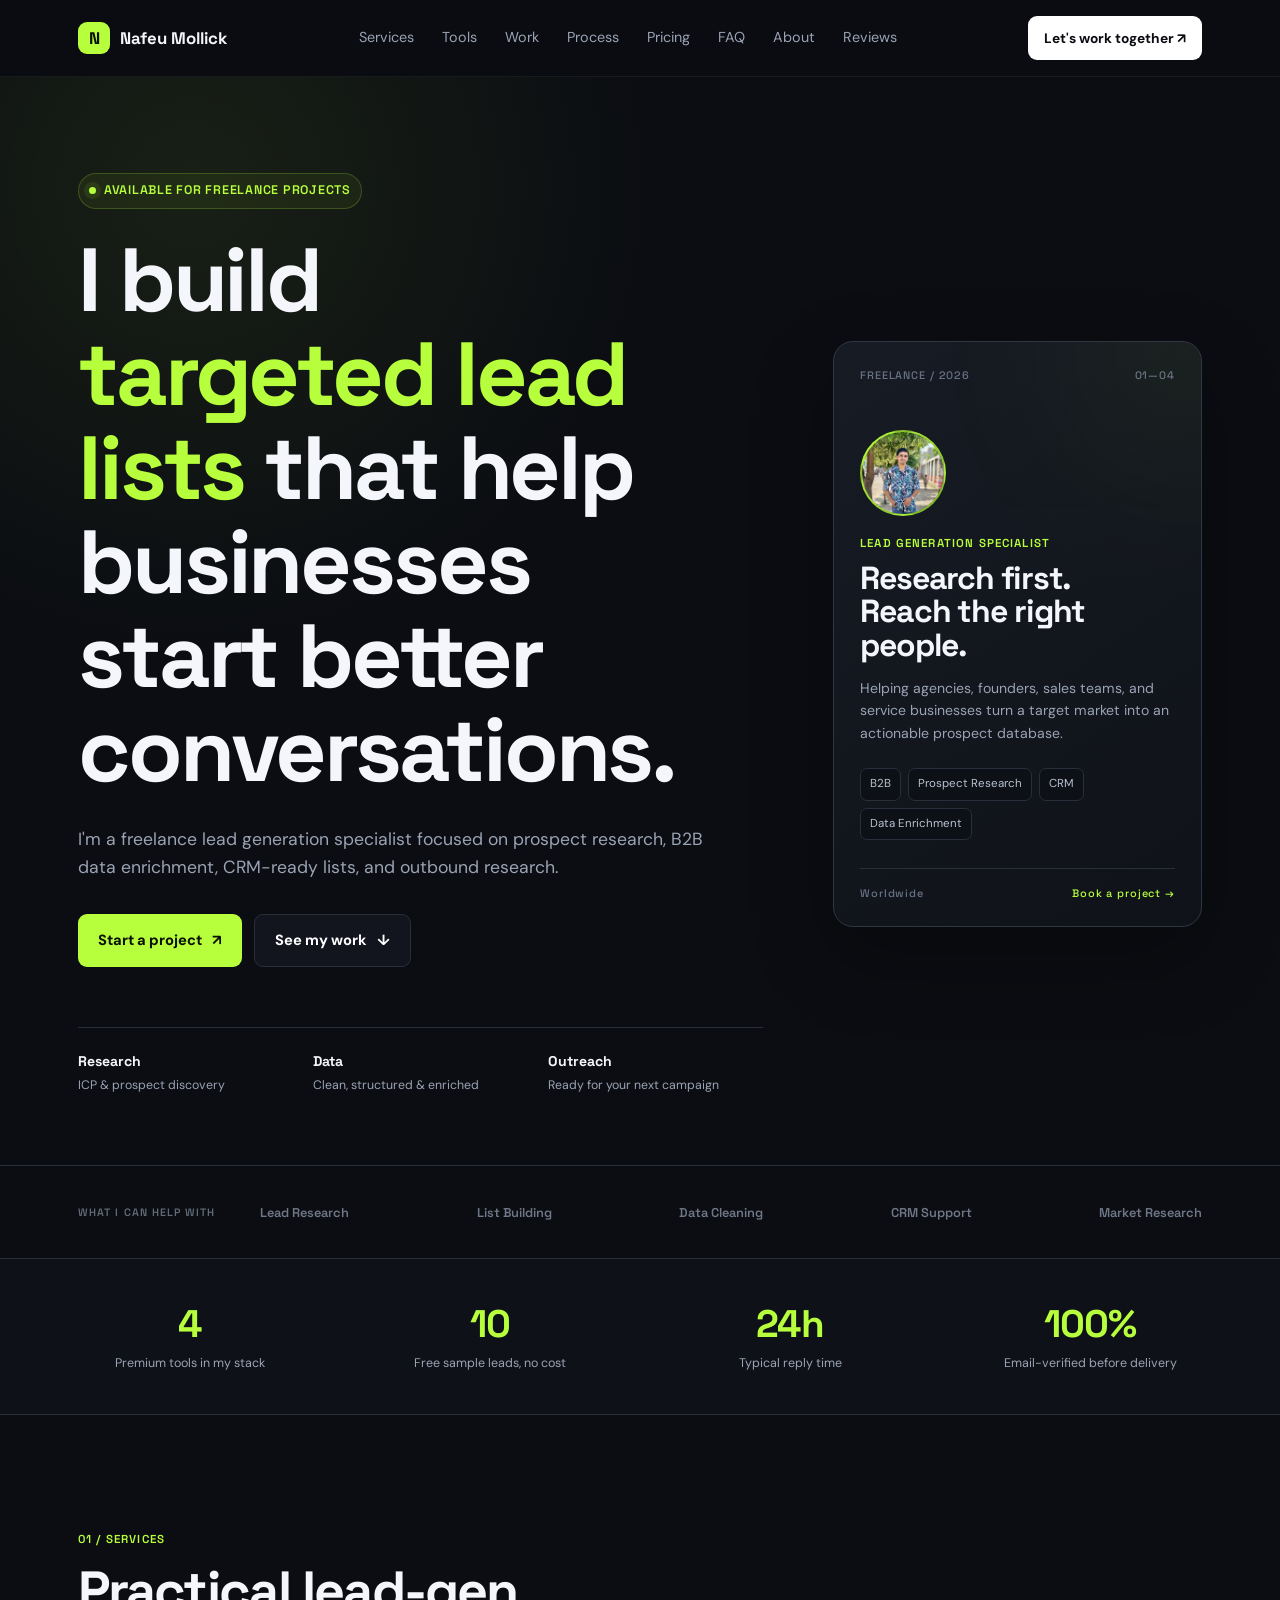
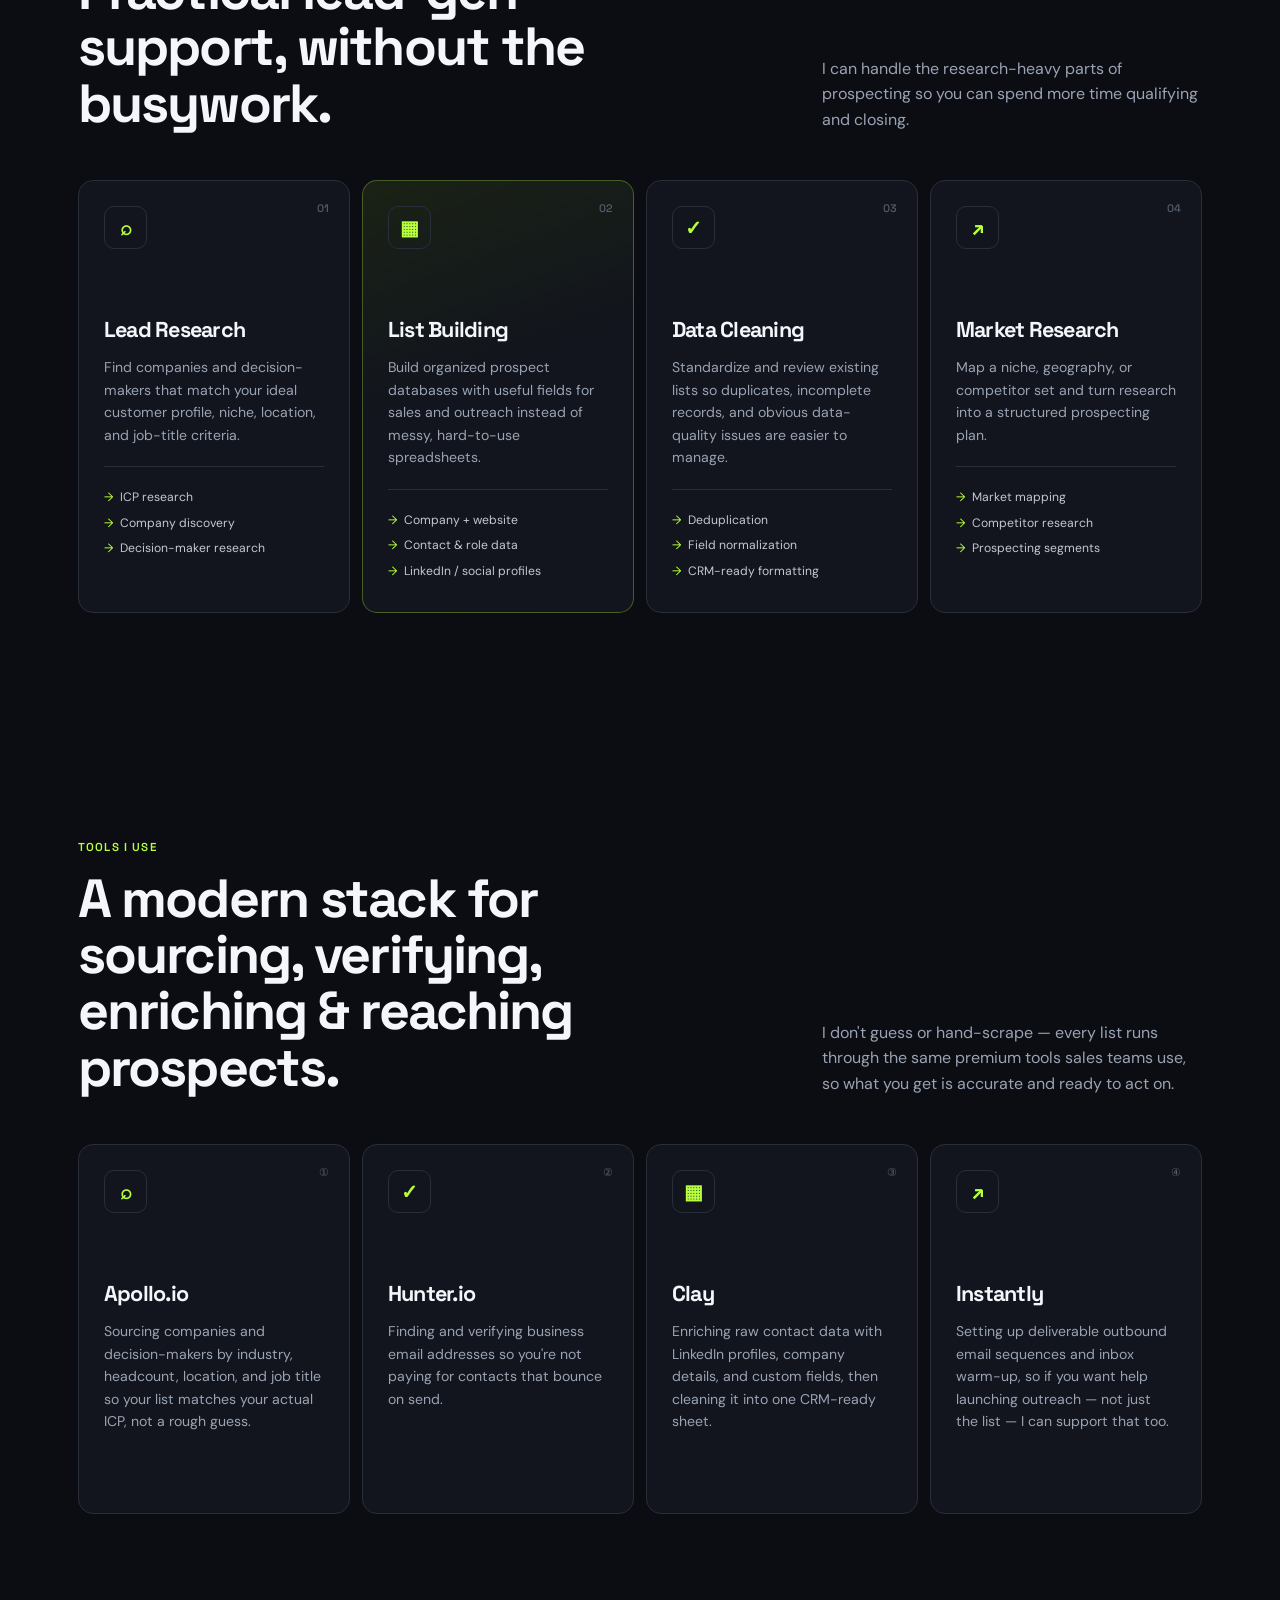
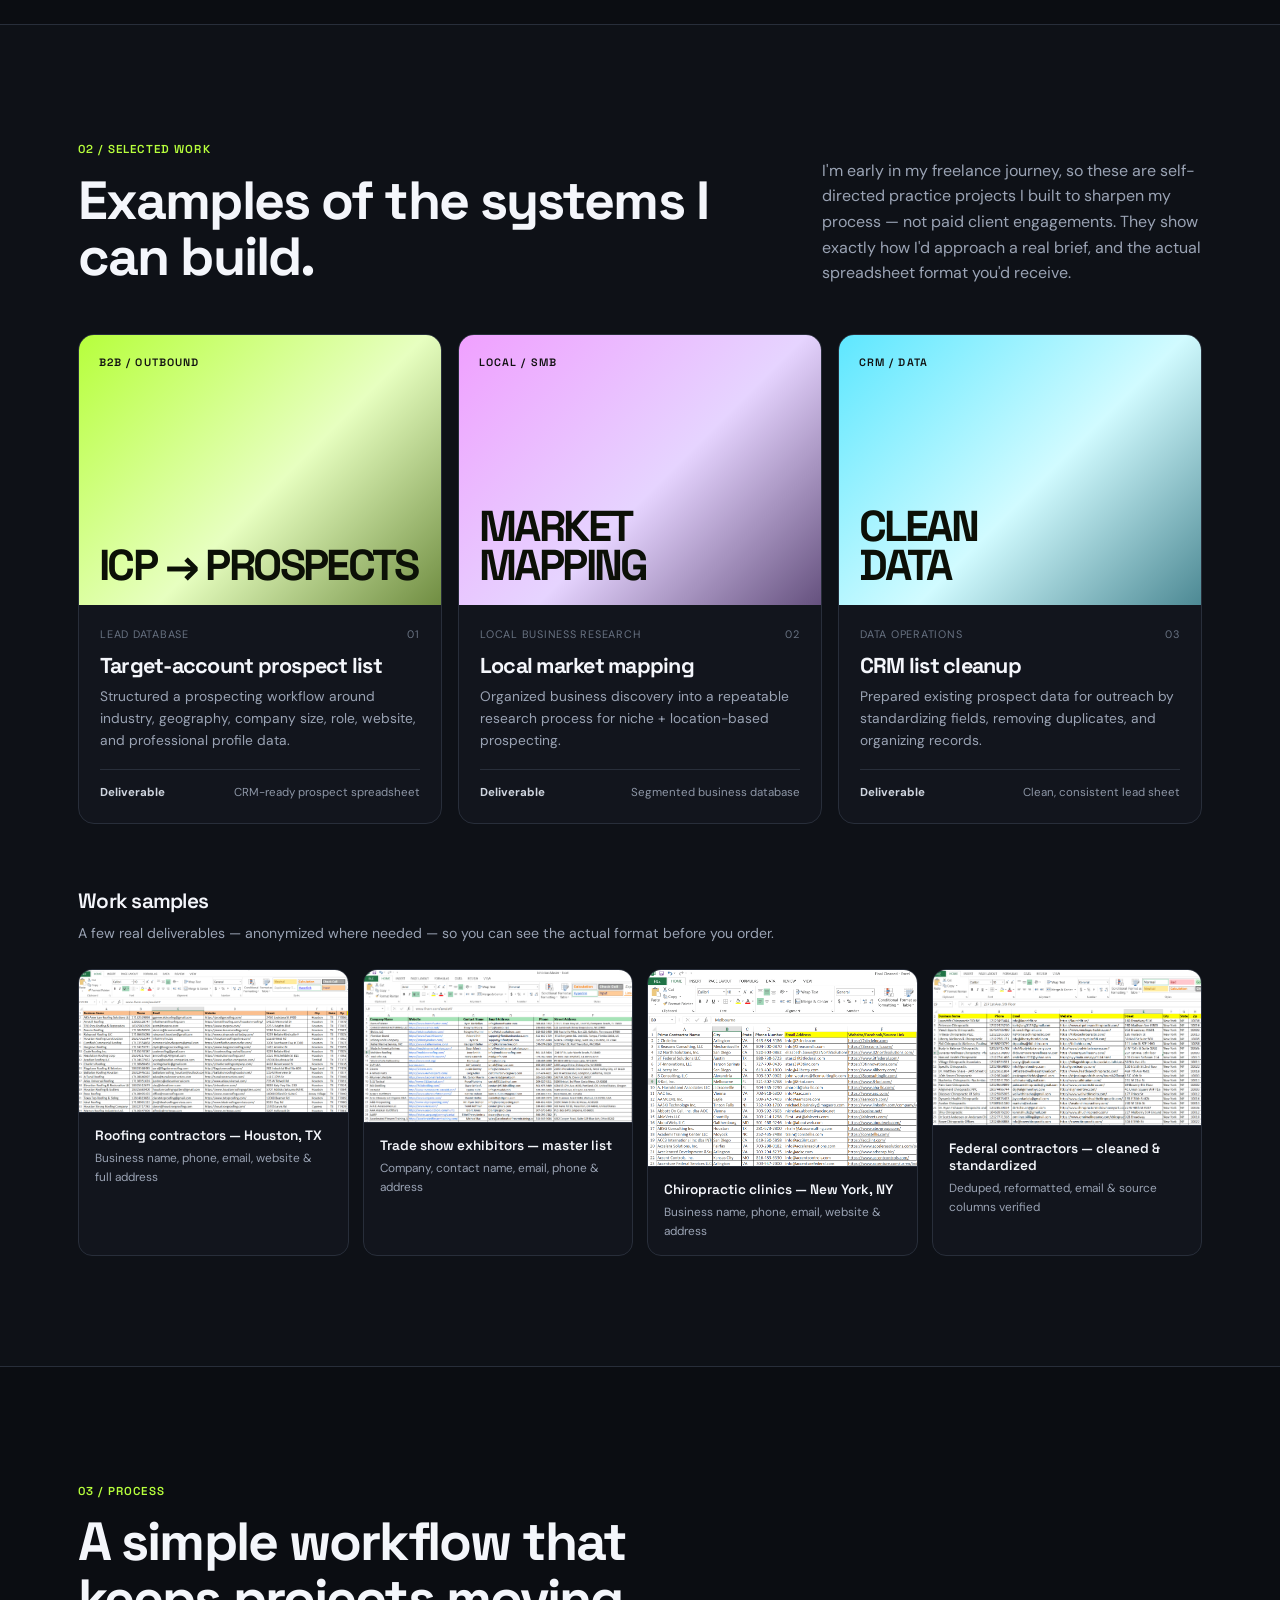
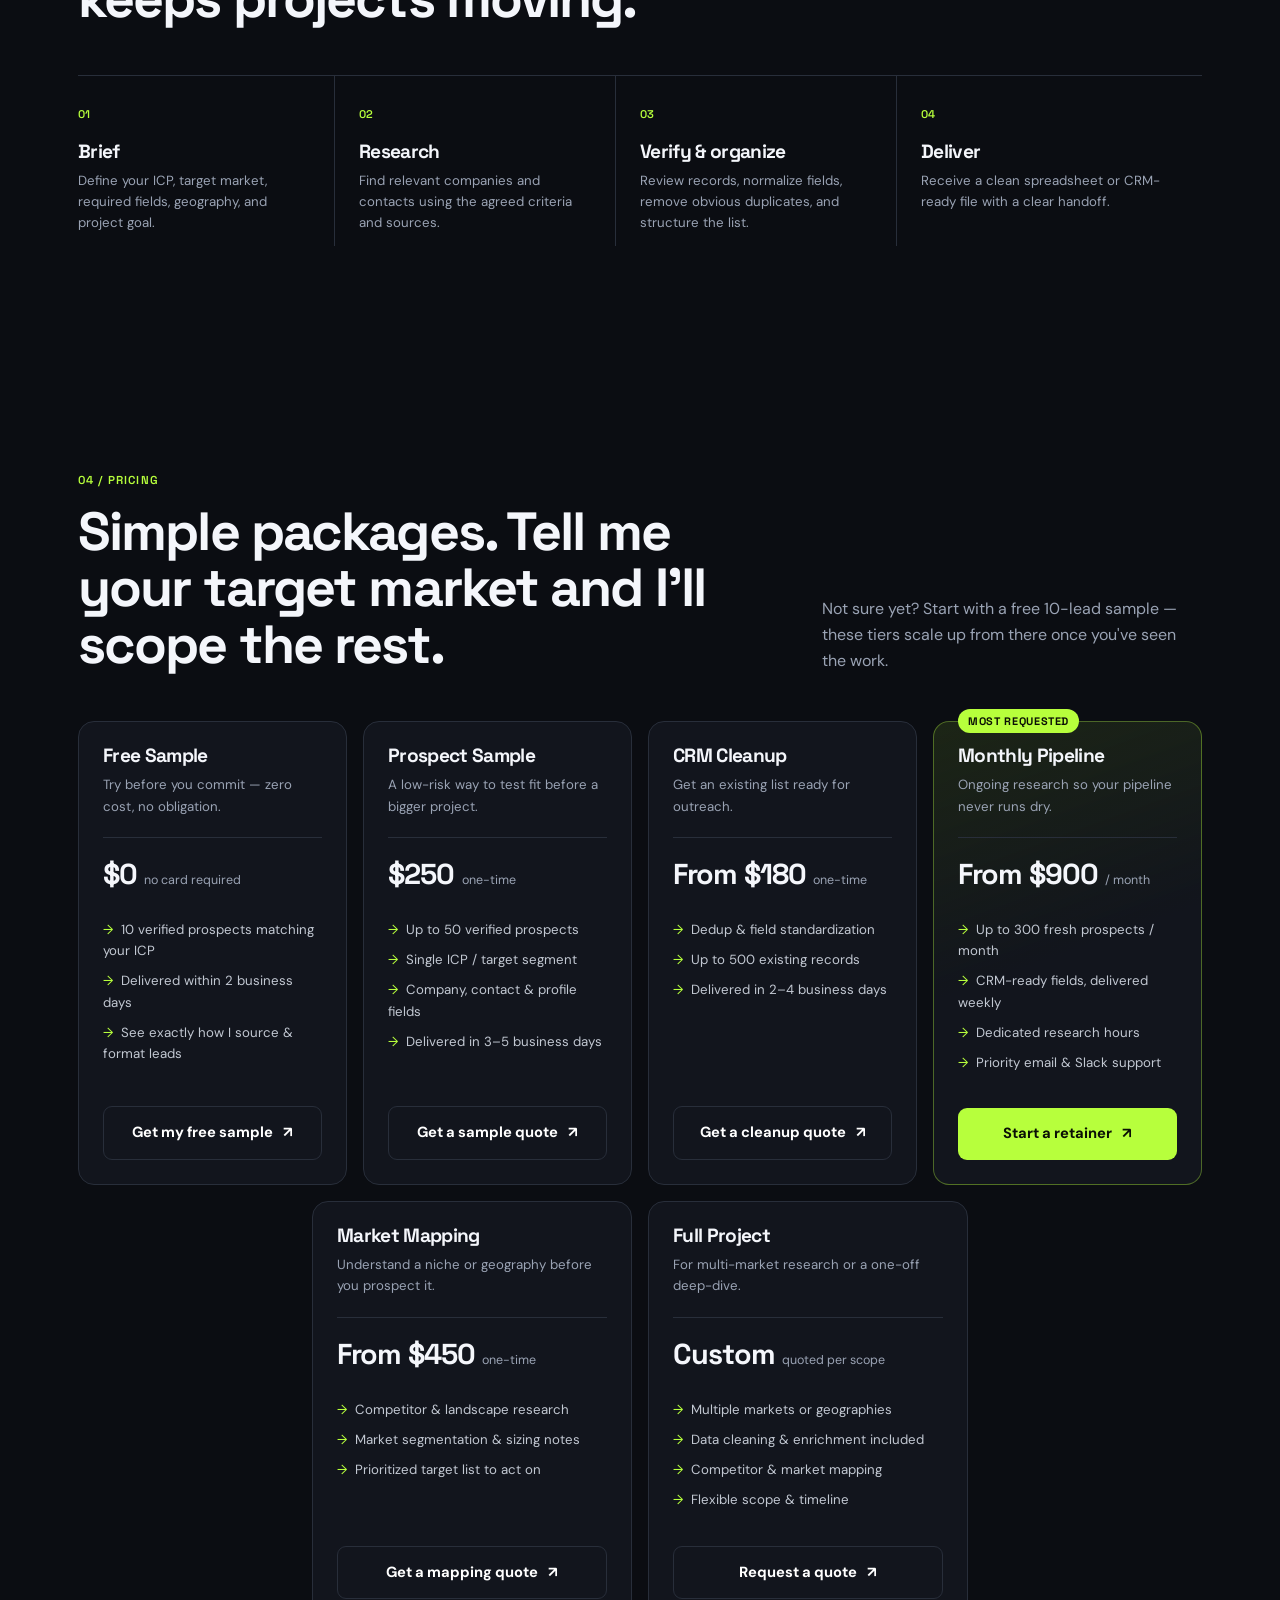
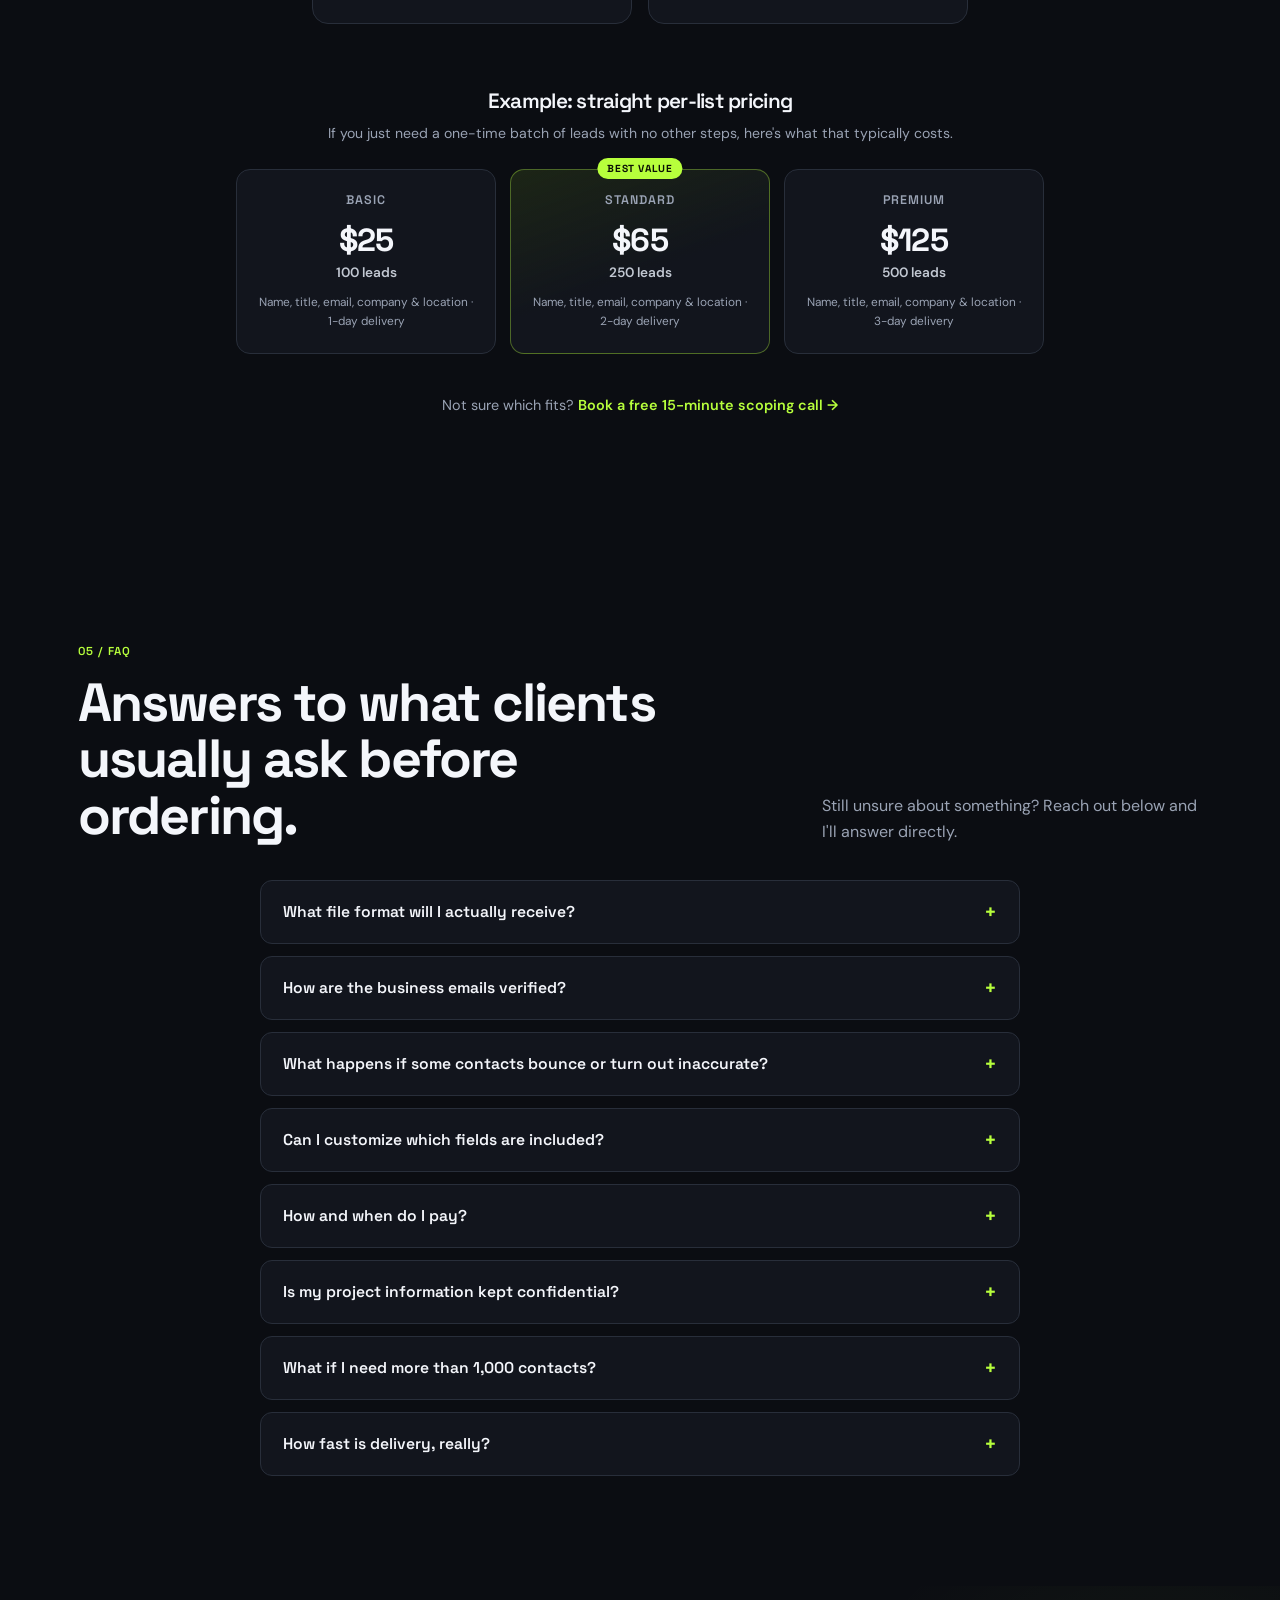
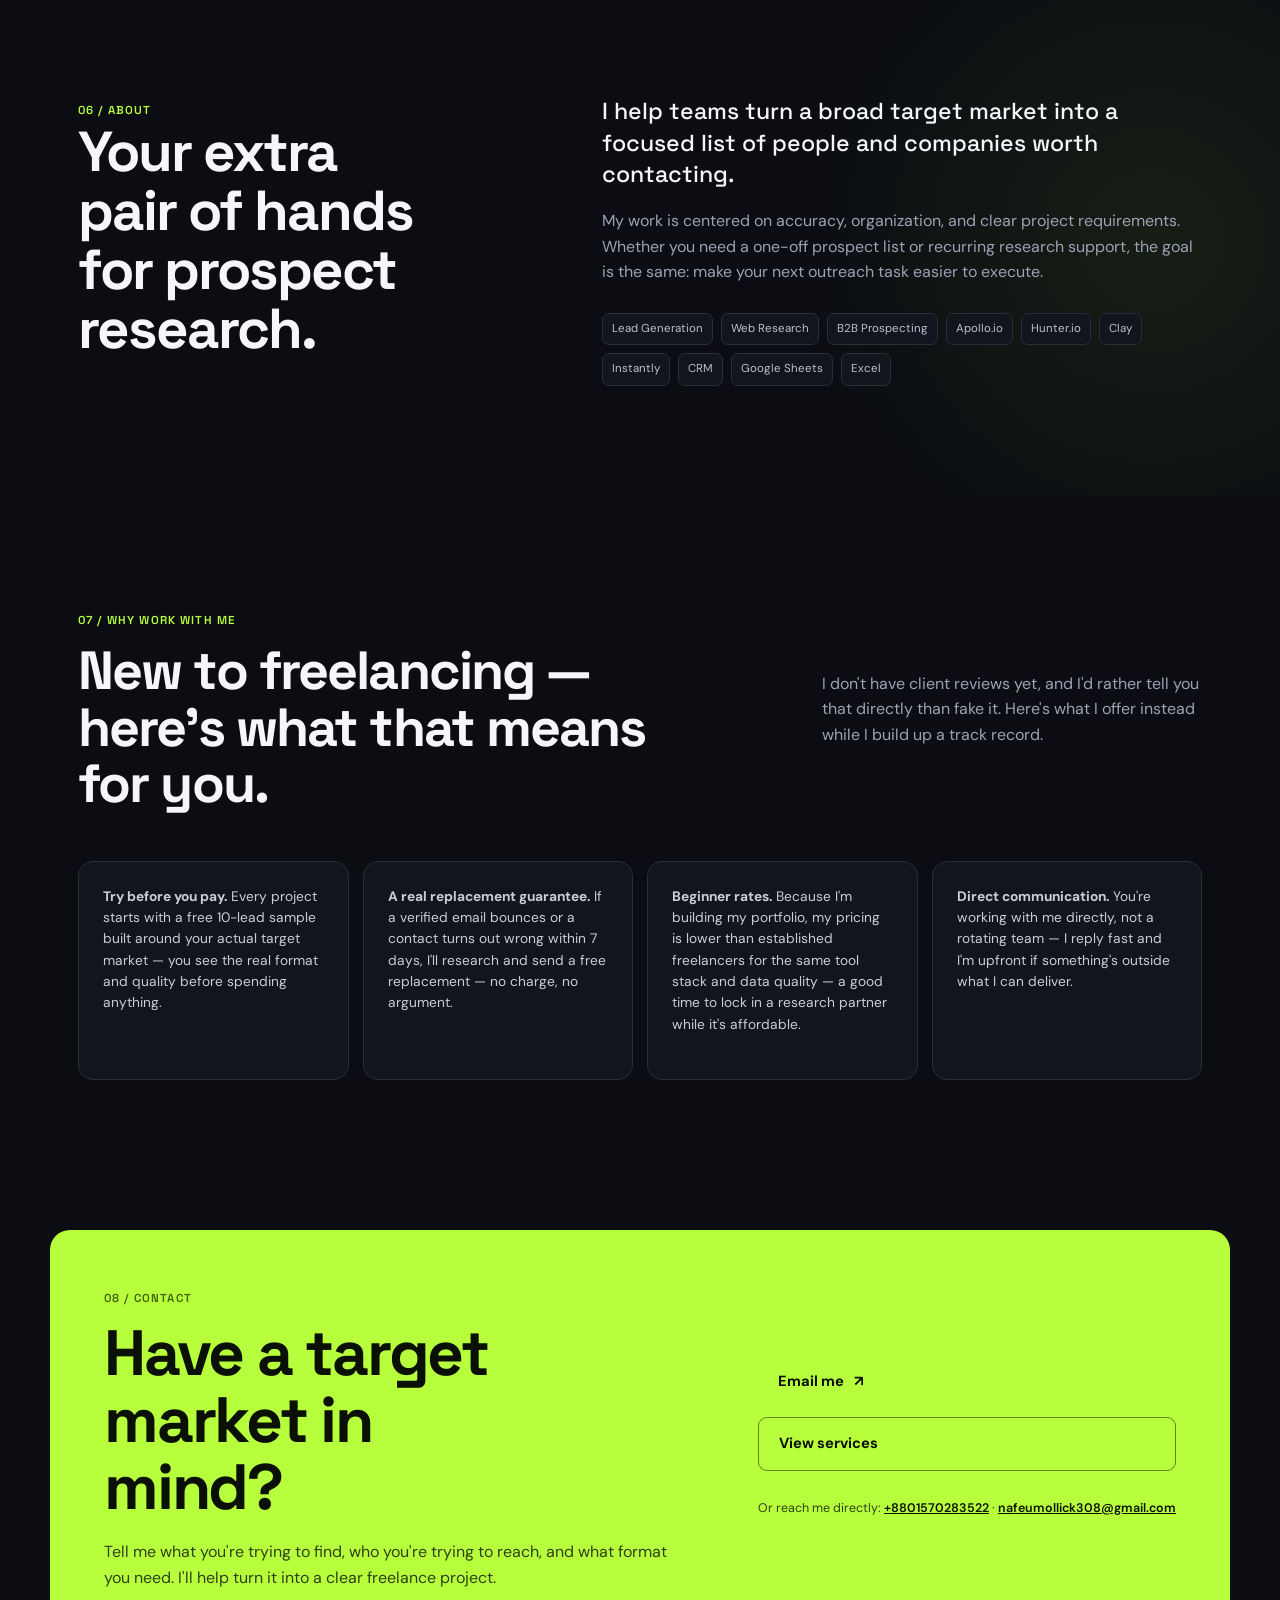
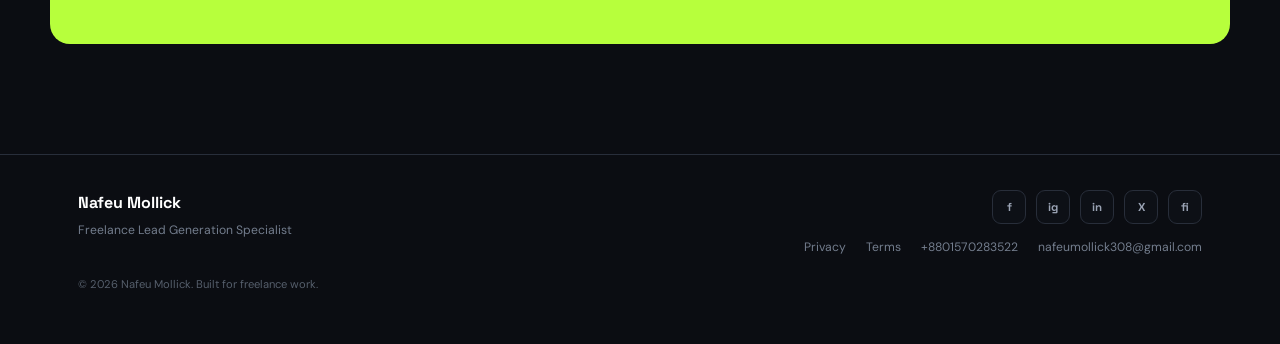
==== index.html @ cfb38111 "Initial commit: lead gen portfolio site" ====
<!doctype html>
<html lang="en">
<head>
  <meta charset="utf-8">
  <meta name="viewport" content="width=device-width,initial-scale=1">
  <title>Nafeu Mollick — Freelance Lead Generation Specialist</title>
  <meta name="description" content="Freelance lead generation specialist helping B2B businesses build targeted prospect lists, clean CRM data, and create practical outbound pipelines.">
  <meta name="theme-color" content="#0b0d12">
  <link rel="icon" href="img/brand/favicon.svg" type="image/svg+xml">
  <link rel="icon" href="img/brand/favicon.ico" sizes="any">
  <link rel="apple-touch-icon" href="img/brand/apple-touch-icon.png">
  <link rel="canonical" href="https://nafeumollick.example/">
  <meta property="og:type" content="website">
  <meta property="og:site_name" content="Nafeu Mollick">
  <meta property="og:title" content="Nafeu Mollick — Freelance Lead Generation Specialist">
  <meta property="og:description" content="Freelance lead generation specialist helping B2B businesses build targeted prospect lists, clean CRM data, and create practical outbound pipelines.">
  <meta property="og:image" content="https://nafeumollick.example/img/brand/logo-512.png">
  <meta property="og:url" content="https://nafeumollick.example/">
  <meta name="twitter:card" content="summary">
  <meta name="twitter:title" content="Nafeu Mollick — Freelance Lead Generation Specialist">
  <meta name="twitter:description" content="Freelance lead generation specialist helping B2B businesses build targeted prospect lists, clean CRM data, and create practical outbound pipelines.">
  <meta name="twitter:image" content="https://nafeumollick.example/img/brand/logo-512.png">
  <link rel="preconnect" href="https://fonts.googleapis.com">
  <link rel="preconnect" href="https://fonts.gstatic.com" crossorigin>
  <link href="https://fonts.googleapis.com/css2?family=DM+Sans:wght@400;500;600;700&family=Space+Grotesk:wght@500;600;700&display=swap" rel="stylesheet">
  <link rel="stylesheet" href="style.css">
</head>
<body>
<a class="skip" href="#main">Skip to content</a>

<header class="site-header">
  <div class="wrap nav">
    <a class="brand" href="#top" aria-label="Nafeu Mollick home"><span class="brand-mark">N</span> Nafeu Mollick</a>
    <nav class="nav-links" aria-label="Primary navigation">
      <a href="#services">Services</a>
      <a href="#tools">Tools</a>
      <a href="#work">Work</a>
      <a href="#process">Process</a>
      <a href="#pricing">Pricing</a>
      <a href="#faq">FAQ</a>
      <a href="#about">About</a>
      <a href="#reviews">Reviews</a>
    </nav>
    <a class="nav-cta" href="#contact">Let's work together <span>↗</span></a>
    <button class="menu-toggle" aria-label="Open menu" aria-expanded="false" aria-controls="mobile-nav">
      <span></span><span></span><span></span>
    </button>
  </div>
</header>
<nav id="mobile-nav" class="mobile-nav" aria-label="Mobile navigation">
  <a href="#services">Services</a>
  <a href="#tools">Tools</a>
  <a href="#work">Work</a>
  <a href="#process">Process</a>
  <a href="#pricing">Pricing</a>
  <a href="#faq">FAQ</a>
  <a href="#about">About</a>
  <a href="#reviews">Reviews</a>
  <a href="#contact" class="btn primary">Let's work together <span>↗</span></a>
</nav>

<main id="main">
<section id="top" class="hero">
  <div class="wrap hero-grid">
    <div class="hero-copy">
      <div class="availability"><i></i> Available for freelance projects</div>
      <h1>I build <em>targeted lead lists</em> that help businesses start better conversations.</h1>
      <p class="hero-lede">I'm a freelance lead generation specialist focused on prospect research, B2B data enrichment, CRM-ready lists, and outbound research.</p>
      <div class="actions">
        <a class="btn primary" href="#contact">Start a project <span>↗</span></a>
        <a class="btn secondary" href="#work">See my work <span>↓</span></a>
      </div>
      <div class="mini-proof">
        <div><strong>Research</strong><span>ICP &amp; prospect discovery</span></div>
        <div><strong>Data</strong><span>Clean, structured &amp; enriched</span></div>
        <div><strong>Outreach</strong><span>Ready for your next campaign</span></div>
      </div>
    </div>
    <aside class="hero-card" aria-label="Freelancer profile">
      <div class="card-top"><span>FREELANCE / 2026</span><span>01—04</span></div>
      <button type="button" class="avatar" aria-label="View full profile photo" aria-haspopup="dialog" data-open-lightbox>
        <img src="img/profile/profile-photo.jpg" alt="Nafeu Mollick">
        <span class="avatar-zoom" aria-hidden="true">⤢</span>
      </button>
      <p class="eyebrow">Lead Generation Specialist</p>
      <h2>Research first.<br>Reach the right people.</h2>
      <p class="muted">Helping agencies, founders, sales teams, and service businesses turn a target market into an actionable prospect database.</p>
      <div class="card-tags"><span>B2B</span><span>Prospect Research</span><span>CRM</span><span>Data Enrichment</span></div>
      <div class="card-bottom"><span>Worldwide</span><a href="#contact">Book a project →</a></div>
    </aside>
  </div>
</section>

<section class="logo-strip">
  <div class="wrap strip-inner">
    <span>WHAT I CAN HELP WITH</span>
    <div><b>Lead Research</b><b>List Building</b><b>Data Cleaning</b><b>CRM Support</b><b>Market Research</b>
    </div>
  </div>
</section>

<section class="stats-strip">
  <div class="wrap stats-inner">
    <div class="stat reveal"><strong data-count="4" data-suffix="">0</strong><span>Premium tools in my stack</span></div>
    <div class="stat reveal"><strong data-count="10" data-suffix="">0</strong><span>Free sample leads, no cost</span></div>
    <div class="stat reveal"><strong data-count="24" data-suffix="h">0</strong><span>Typical reply time</span></div>
    <div class="stat reveal"><strong data-count="100" data-suffix="%">0</strong><span>Email-verified before delivery</span></div>
  </div>
</section>

<section id="services" class="section">
  <div class="wrap">
    <div class="section-head reveal">
      <div><span class="label">01 / SERVICES</span><h2>Practical lead-gen support, without the busywork.</h2></div>
      <p>I can handle the research-heavy parts of prospecting so you can spend more time qualifying and closing.</p>
    </div>
    <div class="service-grid">
      <article class="service reveal"><span class="num">01</span><div class="icon">⌕</div><h3>Lead Research</h3><p>Find companies and decision-makers that match your ideal customer profile, niche, location, and job-title criteria.</p><ul><li>ICP research</li><li>Company discovery</li><li>Decision-maker research</li></ul></article>
      <article class="service featured reveal"><span class="num">02</span><div class="icon">▦</div><h3>List Building</h3><p>Build organized prospect databases with useful fields for sales and outreach instead of messy, hard-to-use spreadsheets.</p><ul><li>Company + website</li><li>Contact &amp; role data</li><li>LinkedIn / social profiles</li></ul></article>
      <article class="service reveal"><span class="num">03</span><div class="icon">✓</div><h3>Data Cleaning</h3><p>Standardize and review existing lists so duplicates, incomplete records, and obvious data-quality issues are easier to manage.</p><ul><li>Deduplication</li><li>Field normalization</li><li>CRM-ready formatting</li></ul></article>
      <article class="service reveal"><span class="num">04</span><div class="icon">↗</div><h3>Market Research</h3><p>Map a niche, geography, or competitor set and turn research into a structured prospecting plan.</p><ul><li>Market mapping</li><li>Competitor research</li><li>Prospecting segments</li></ul></article>
    </div>
  </div>
</section>

<section id="tools" class="section">
  <div class="wrap">
    <div class="section-head reveal">
      <div><span class="label">TOOLS I USE</span><h2>A modern stack for sourcing, verifying, enriching &amp; reaching prospects.</h2></div>
      <p>I don't guess or hand-scrape — every list runs through the same premium tools sales teams use, so what you get is accurate and ready to act on.</p>
    </div>
    <div class="service-grid">
      <article class="service reveal"><span class="num">①</span><div class="icon">⌕</div><h3>Apollo.io</h3><p>Sourcing companies and decision-makers by industry, headcount, location, and job title so your list matches your actual ICP, not a rough guess.</p></article>
      <article class="service reveal"><span class="num">②</span><div class="icon">✓</div><h3>Hunter.io</h3><p>Finding and verifying business email addresses so you're not paying for contacts that bounce on send.</p></article>
      <article class="service reveal"><span class="num">③</span><div class="icon">▦</div><h3>Clay</h3><p>Enriching raw contact data with LinkedIn profiles, company details, and custom fields, then cleaning it into one CRM-ready sheet.</p></article>
      <article class="service reveal"><span class="num">④</span><div class="icon">↗</div><h3>Instantly</h3><p>Setting up deliverable outbound email sequences and inbox warm-up, so if you want help launching outreach — not just the list — I can support that too.</p></article>
    </div>
  </div>
</section>

<section id="work" class="section work-section">
  <div class="wrap">
    <div class="section-head reveal">
      <div><span class="label">02 / SELECTED WORK</span><h2>Examples of the systems I can build.</h2></div>
      <p>I'm early in my freelance journey, so these are self-directed practice projects I built to sharpen my process — not paid client engagements. They show exactly how I'd approach a real brief, and the actual spreadsheet format you'd receive.</p>
    </div>
    <div class="case-grid">
      <article class="case reveal">
        <div class="case-visual visual-a"><span>B2B / OUTBOUND</span><strong>ICP → PROSPECTS</strong></div>
        <div class="case-body"><div class="case-meta"><span>Lead database</span><span>01</span></div><h3>Target-account prospect list</h3><p>Structured a prospecting workflow around industry, geography, company size, role, website, and professional profile data.</p><div class="result"><b>Deliverable</b><span>CRM-ready prospect spreadsheet</span></div></div>
      </article>
      <article class="case reveal">
        <div class="case-visual visual-b"><span>LOCAL / SMB</span><strong>MARKET<br>MAPPING</strong></div>
        <div class="case-body"><div class="case-meta"><span>Local business research</span><span>02</span></div><h3>Local market mapping</h3><p>Organized business discovery into a repeatable research process for niche + location-based prospecting.</p><div class="result"><b>Deliverable</b><span>Segmented business database</span></div></div>
      </article>
      <article class="case reveal">
        <div class="case-visual visual-c"><span>CRM / DATA</span><strong>CLEAN<br>DATA</strong></div>
        <div class="case-body"><div class="case-meta"><span>Data operations</span><span>03</span></div><h3>CRM list cleanup</h3><p>Prepared existing prospect data for outreach by standardizing fields, removing duplicates, and organizing records.</p><div class="result"><b>Deliverable</b><span>Clean, consistent lead sheet</span></div></div>
      </article>
    </div>
    <div class="sample-head"><h3>Work samples</h3><p>A few real deliverables — anonymized where needed — so you can see the actual format before you order.</p></div>
    <div class="sample-grid">
      <figure class="sample reveal">
        <img src="img/samples/sample-roofing-houston.webp" width="1452" height="771" alt="Spreadsheet sample: roofing company leads in Houston, TX with name, phone, email, website and address columns" loading="lazy">
        <figcaption><b>Roofing contractors — Houston, TX</b><span>Business name, phone, email, website &amp; full address</span></figcaption>
      </figure>
      <figure class="sample reveal">
        <img src="img/samples/sample-exhibitors-master.webp" width="1363" height="771" alt="Spreadsheet sample: trade show exhibitors master list with company, website, contact name, email and phone" loading="lazy">
        <figcaption><b>Trade show exhibitors — master list</b><span>Company, contact name, email, phone &amp; address</span></figcaption>
      </figure>
      <figure class="sample reveal">
        <img src="img/samples/sample-chiropractic-nyc.webp" width="1055" height="770" alt="Spreadsheet sample: chiropractic clinic leads in New York, NY with business name, phone, email and website" loading="lazy">
        <figcaption><b>Chiropractic clinics — New York, NY</b><span>Business name, phone, email, website &amp; address</span></figcaption>
      </figure>
      <figure class="sample reveal">
        <img src="img/samples/sample-federal-contractors.webp" width="1343" height="778" alt="Spreadsheet sample: cleaned federal contractor list with company, city, state, phone, email and website columns highlighted" loading="lazy">
        <figcaption><b>Federal contractors — cleaned &amp; standardized</b><span>Deduped, reformatted, email &amp; source columns verified</span></figcaption>
      </figure>
    </div>
  </div>
</section>

<section id="process" class="section process-section">
  <div class="wrap">
    <div class="section-head reveal">
      <div><span class="label">03 / PROCESS</span><h2>A simple workflow that keeps projects moving.</h2></div>
    </div>
    <div class="process">
      <div><span>01</span><h3>Brief</h3><p>Define your ICP, target market, required fields, geography, and project goal.</p></div>
      <div><span>02</span><h3>Research</h3><p>Find relevant companies and contacts using the agreed criteria and sources.</p></div>
      <div><span>03</span><h3>Verify &amp; organize</h3><p>Review records, normalize fields, remove obvious duplicates, and structure the list.</p></div>
      <div><span>04</span><h3>Deliver</h3><p>Receive a clean spreadsheet or CRM-ready file with a clear handoff.</p></div>
    </div>
  </div>
</section>

<section id="pricing" class="section pricing-section">
  <div class="wrap">
    <div class="section-head reveal">
      <div><span class="label">04 / PRICING</span><h2>Simple packages. Tell me your target market and I'll scope the rest.</h2></div>
      <p>Not sure yet? Start with a free 10-lead sample — these tiers scale up from there once you've seen the work.</p>
    </div>
    <div class="pricing-grid">
      <article class="price reveal">
        <div class="price-head"><h3>Free Sample</h3><p>Try before you commit — zero cost, no obligation.</p></div>
        <div class="price-amount"><span class="amt">$0</span><span class="per">no card required</span></div>
        <ul>
          <li>10 verified prospects matching your ICP</li>
          <li>Delivered within 2 business days</li>
          <li>See exactly how I source &amp; format leads</li>
        </ul>
        <a class="btn secondary price-cta" href="mailto:nafeumollick308@gmail.com?subject=Free%20Sample%20-%20Lead%20Gen%20Project&amp;body=Hi%2C%20I%27d%20like%20to%20request%20a%20free%2010-lead%20sample.%20Here%27s%20my%20target%20market%3A">Get my free sample <span>↗</span></a>
      </article>
      <article class="price reveal">
        <div class="price-head"><h3>Prospect Sample</h3><p>A low-risk way to test fit before a bigger project.</p></div>
        <div class="price-amount"><span class="amt">$250</span><span class="per">one-time</span></div>
        <ul>
          <li>Up to 50 verified prospects</li>
          <li>Single ICP / target segment</li>
          <li>Company, contact &amp; profile fields</li>
          <li>Delivered in 3–5 business days</li>
        </ul>
        <a class="btn secondary price-cta" href="mailto:nafeumollick308@gmail.com?subject=Prospect%20Sample%20-%20Lead%20Gen%20Project&amp;body=Hi%2C%20I%27d%20like%20a%20quote%20for%20a%20Prospect%20Sample.%20Here%27s%20my%20target%20market%3A">Get a sample quote <span>↗</span></a>
      </article>
      <article class="price reveal">
        <div class="price-head"><h3>CRM Cleanup</h3><p>Get an existing list ready for outreach.</p></div>
        <div class="price-amount"><span class="amt">From $180</span><span class="per">one-time</span></div>
        <ul>
          <li>Dedup &amp; field standardization</li>
          <li>Up to 500 existing records</li>
          <li>Delivered in 2–4 business days</li>
        </ul>
        <a class="btn secondary price-cta" href="mailto:nafeumollick308@gmail.com?subject=CRM%20Cleanup%20-%20Lead%20Gen%20Project&amp;body=Hi%2C%20I%27d%20like%20a%20quote%20for%20a%20CRM%20Cleanup.%20Here%27s%20a%20bit%20about%20my%20list%3A">Get a cleanup quote <span>↗</span></a>
      </article>
      <article class="price featured reveal">
        <span class="price-badge">Most requested</span>
        <div class="price-head"><h3>Monthly Pipeline</h3><p>Ongoing research so your pipeline never runs dry.</p></div>
        <div class="price-amount"><span class="amt">From $900</span><span class="per">/ month</span></div>
        <ul>
          <li>Up to 300 fresh prospects / month</li>
          <li>CRM-ready fields, delivered weekly</li>
          <li>Dedicated research hours</li>
          <li>Priority email &amp; Slack support</li>
        </ul>
        <a class="btn primary price-cta" href="mailto:nafeumollick308@gmail.com?subject=Monthly%20Pipeline%20-%20Lead%20Gen%20Project&amp;body=Hi%2C%20I%27d%20like%20a%20quote%20for%20a%20Monthly%20Pipeline.%20Here%27s%20my%20target%20market%3A">Start a retainer <span>↗</span></a>
      </article>
      <article class="price reveal">
        <div class="price-head"><h3>Market Mapping</h3><p>Understand a niche or geography before you prospect it.</p></div>
        <div class="price-amount"><span class="amt">From $450</span><span class="per">one-time</span></div>
        <ul>
          <li>Competitor &amp; landscape research</li>
          <li>Market segmentation &amp; sizing notes</li>
          <li>Prioritized target list to act on</li>
        </ul>
        <a class="btn secondary price-cta" href="mailto:nafeumollick308@gmail.com?subject=Market%20Mapping%20-%20Lead%20Gen%20Project&amp;body=Hi%2C%20I%27d%20like%20a%20quote%20for%20Market%20Mapping.%20Here%27s%20the%20market%20I%27m%20looking%20at%3A">Get a mapping quote <span>↗</span></a>
      </article>
      <article class="price reveal">
        <div class="price-head"><h3>Full Project</h3><p>For multi-market research or a one-off deep-dive.</p></div>
        <div class="price-amount"><span class="amt">Custom</span><span class="per">quoted per scope</span></div>
        <ul>
          <li>Multiple markets or geographies</li>
          <li>Data cleaning &amp; enrichment included</li>
          <li>Competitor &amp; market mapping</li>
          <li>Flexible scope &amp; timeline</li>
        </ul>
        <a class="btn secondary price-cta" href="mailto:nafeumollick308@gmail.com?subject=Full%20Project%20-%20Lead%20Gen%20Project&amp;body=Hi%2C%20I%27d%20like%20a%20quote%20for%20a%20Full%20Project.%20Here%27s%20my%20target%20market%3A">Request a quote <span>↗</span></a>
      </article>
    </div>
    <div class="example-head"><h3>Example: straight per-list pricing</h3><p>If you just need a one-time batch of leads with no other steps, here's what that typically costs.</p></div>
    <div class="example-grid">
      <div class="example-tier">
        <span class="example-name">Basic</span>
        <div class="example-amount"><span class="amt">$25</span></div>
        <p class="example-detail">100 leads</p>
        <p class="example-sub">Name, title, email, company &amp; location · 1-day delivery</p>
      </div>
      <div class="example-tier example-featured">
        <span class="example-badge">Best value</span>
        <span class="example-name">Standard</span>
        <div class="example-amount"><span class="amt">$65</span></div>
        <p class="example-detail">250 leads</p>
        <p class="example-sub">Name, title, email, company &amp; location · 2-day delivery</p>
      </div>
      <div class="example-tier">
        <span class="example-name">Premium</span>
        <div class="example-amount"><span class="amt">$125</span></div>
        <p class="example-detail">500 leads</p>
        <p class="example-sub">Name, title, email, company &amp; location · 3-day delivery</p>
      </div>
    </div>
    <p class="pricing-foot">Not sure which fits? <a href="#contact">Book a free 15-minute scoping call →</a></p>
  </div>
</section>

<section id="faq" class="section faq-section">
  <div class="wrap">
    <div class="section-head reveal">
      <div><span class="label">05 / FAQ</span><h2>Answers to what clients usually ask before ordering.</h2></div>
      <p>Still unsure about something? Reach out below and I'll answer directly.</p>
    </div>
    <div class="faq-list">
      <details class="faq-item reveal">
        <summary>What file format will I actually receive?</summary>
        <p>Every list is delivered as a CSV file and/or a shared Google Sheet — whichever is easier for you to plug into your CRM or outreach tool. Column headers are clearly labeled so the file is usable the moment you open it.</p>
      </details>
      <details class="faq-item reveal">
        <summary>How are the business emails verified?</summary>
        <p>Each email address is checked for valid formatting, working domain/MX records, and deliverability before it goes into your list — so you're not stuck guessing which contacts are real.</p>
      </details>
      <details class="faq-item reveal">
        <summary>What happens if some contacts bounce or turn out inaccurate?</summary>
        <p>If any verified email bounces or a contact's details turn out to be wrong within 7 days of delivery, I'll research and send you a free replacement — no extra charge.</p>
      </details>
      <details class="faq-item reveal">
        <summary>Can I customize which fields are included?</summary>
        <p>Yes. The listed packages include First Name, Last Name, Job Title, Verified Business Email, LinkedIn URL, and Business Name &amp; Location by default, but fields like phone number, company size, or industry can be added — just mention it when you reach out.</p>
      </details>
      <details class="faq-item reveal">
        <summary>How and when do I pay?</summary>
        <p>We'll agree on scope and price over email first. Payment is due before I start research on paid packages; the free 10-lead sample requires no payment at all.</p>
      </details>
      <details class="faq-item reveal">
        <summary>Is my project information kept confidential?</summary>
        <p>Yes — your target market, criteria, and any data you share stay confidential and are used only to complete your project. I'm happy to sign an NDA if your company requires one.</p>
      </details>
      <details class="faq-item reveal">
        <summary>What if I need more than 1,000 contacts?</summary>
        <p>Larger volumes, recurring monthly lists, or multi-market projects are handled through the Monthly Pipeline or Full Project options above — just reach out with your target numbers and I'll send a custom quote.</p>
      </details>
      <details class="faq-item reveal">
        <summary>How fast is delivery, really?</summary>
        <p>Delivery windows scale with list size: 1 day for Basic (100 leads), 2 days for Standard (250 leads), and 3 days for Premium (500 leads). Larger or more complex projects get a specific timeline when we scope the work together.</p>
      </details>
    </div>
  </div>
</section>

<section id="about" class="section about-section">
  <div class="wrap about-grid">
    <div><span class="label">06 / ABOUT</span><h2>Your extra pair of hands for prospect research.</h2></div>
    <div><p class="large">I help teams turn a broad target market into a focused list of people and companies worth contacting.</p><p class="muted">My work is centered on accuracy, organization, and clear project requirements. Whether you need a one-off prospect list or recurring research support, the goal is the same: make your next outreach task easier to execute.</p><div class="skill-cloud"><span>Lead Generation</span><span>Web Research</span><span>B2B Prospecting</span><span>Apollo.io</span><span>Hunter.io</span><span>Clay</span><span>Instantly</span><span>CRM</span><span>Google Sheets</span><span>Excel</span></div></div>
  </div>
</section>

<section id="reviews" class="section reviews-section">
  <div class="wrap">
    <div class="section-head reveal">
      <div><span class="label">07 / WHY WORK WITH ME</span><h2>New to freelancing — here's what that means for you.</h2></div>
      <p>I don't have client reviews yet, and I'd rather tell you that directly than fake it. Here's what I offer instead while I build up a track record.</p>
    </div>
    <div class="review-grid">
      <article class="review reveal">
        <p><b>Try before you pay.</b> Every project starts with a free 10-lead sample built around your actual target market — you see the real format and quality before spending anything.</p>
      </article>
      <article class="review reveal">
        <p><b>A real replacement guarantee.</b> If a verified email bounces or a contact turns out wrong within 7 days, I'll research and send a free replacement — no charge, no argument.</p>
      </article>
      <article class="review reveal">
        <p><b>Beginner rates.</b> Because I'm building my portfolio, my pricing is lower than established freelancers for the same tool stack and data quality — a good time to lock in a research partner while it's affordable.</p>
      </article>
      <article class="review reveal">
        <p><b>Direct communication.</b> You're working with me directly, not a rotating team — I reply fast and I'm upfront if something's outside what I can deliver.</p>
      </article>
    </div>
  </div>
</section>

<section id="contact" class="contact">
  <div class="wrap contact-box">
    <div><span class="label">08 / CONTACT</span><h2>Have a target market in mind?</h2><p>Tell me what you're trying to find, who you're trying to reach, and what format you need. I'll help turn it into a clear freelance project.</p></div>
    <div class="contact-actions">
      <a class="btn primary big" href="mailto:nafeumollick308@gmail.com?subject=Freelance%20Lead%20Generation%20Project">Email me <span>↗</span></a>
      <a class="btn secondary big" href="#services">View services</a>
      <p class="contact-direct">Or reach me directly: <a href="tel:+8801570283522">+8801570283522</a> · <a href="mailto:nafeumollick308@gmail.com">nafeumollick308@gmail.com</a></p>
    </div>
  </div>
</section>
</main>

<div class="lightbox" id="photo-lightbox" role="dialog" aria-modal="true" aria-label="Profile photo" hidden>
  <div class="lightbox-backdrop" data-close-lightbox></div>
  <div class="lightbox-content">
    <button type="button" class="lightbox-close" aria-label="Close" data-close-lightbox>✕</button>
    <img src="img/profile/profile-photo.jpg" alt="Nafeu Mollick — full profile photo">
    <div class="lightbox-actions">
      <a href="img/profile/profile-photo.jpg" download class="btn secondary small">Download photo</a>
      <a href="img/profile/profile-photo.jpg" target="_blank" rel="noopener" class="btn secondary small">Open in new tab</a>
    </div>
  </div>
</div>

<footer>
  <div class="wrap footer-inner">
    <div><b>Nafeu Mollick</b><span>Freelance Lead Generation Specialist</span></div>
    <div class="footer-right">
      <div class="footer-social">
        <a href="https://facebook.com/your-profile" target="_blank" rel="noopener" aria-label="Facebook">f</a>
        <a href="https://instagram.com/your-profile" target="_blank" rel="noopener" aria-label="Instagram">ig</a>
        <a href="https://linkedin.com/in/your-profile" target="_blank" rel="noopener" aria-label="LinkedIn">in</a>
        <a href="https://x.com/your-profile" target="_blank" rel="noopener" aria-label="X (Twitter)">X</a>
        <a href="https://fiverr.com/your-profile" target="_blank" rel="noopener" aria-label="Fiverr">fi</a>
      </div>
      <div class="footer-links"><a href="privacy.html">Privacy</a><a href="terms.html">Terms</a><a href="tel:+8801570283522">+8801570283522</a><a href="mailto:nafeumollick308@gmail.com">nafeumollick308@gmail.com</a></div>
    </div>
    <small>© 2026 Nafeu Mollick. Built for freelance work.</small>
  </div>
</footer>

<script>
  const header = document.querySelector('.site-header');
  window.addEventListener('scroll', () => header.classList.toggle('scrolled', scrollY > 8), {passive:true});

  // Reveal-on-scroll for cards and section headers
  const revealEls = document.querySelectorAll('.reveal');
  if ('IntersectionObserver' in window && revealEls.length) {
    const revealObserver = new IntersectionObserver((entries) => {
      entries.forEach(entry => {
        if (entry.isIntersecting) {
          entry.target.classList.add('is-visible');
          revealObserver.unobserve(entry.target);
        }
      });
    }, { threshold: 0.15, rootMargin: '0px 0px -40px 0px' });
    revealEls.forEach(el => revealObserver.observe(el));
  } else {
    revealEls.forEach(el => el.classList.add('is-visible'));
  }

  // Animated count-up for the stats strip
  const counters = document.querySelectorAll('.stat strong[data-count]');
  const animateCount = (el) => {
    const target = parseFloat(el.dataset.count);
    const decimals = parseInt(el.dataset.decimal || '0', 10);
    const suffix = el.dataset.suffix || '';
    const duration = 1200;
    const start = performance.now();
    const step = (now) => {
      const progress = Math.min((now - start) / duration, 1);
      const eased = 1 - Math.pow(1 - progress, 3);
      const value = target * eased;
      el.textContent = value.toFixed(decimals) + suffix;
      if (progress < 1) requestAnimationFrame(step);
    };
    requestAnimationFrame(step);
  };
  if ('IntersectionObserver' in window && counters.length) {
    const countObserver = new IntersectionObserver((entries) => {
      entries.forEach(entry => {
        if (entry.isIntersecting) {
          animateCount(entry.target);
          countObserver.unobserve(entry.target);
        }
      });
    }, { threshold: 0.6 });
    counters.forEach(el => countObserver.observe(el));
  } else {
    counters.forEach(el => { el.textContent = el.dataset.count + (el.dataset.suffix || ''); });
  }

  // Profile photo lightbox
  const lightbox = document.getElementById('photo-lightbox');
  const openTriggers = document.querySelectorAll('[data-open-lightbox]');
  const closeTriggers = document.querySelectorAll('[data-close-lightbox]');
  let lastFocused = null;
  const openLightbox = () => {
    lastFocused = document.activeElement;
    lightbox.hidden = false;
    document.body.style.overflow = 'hidden';
    const closeBtn = lightbox.querySelector('.lightbox-close');
    if (closeBtn) closeBtn.focus();
  };
  const closeLightbox = () => {
    lightbox.hidden = true;
    document.body.style.overflow = '';
    if (lastFocused) lastFocused.focus();
  };
  openTriggers.forEach(el => el.addEventListener('click', openLightbox));
  closeTriggers.forEach(el => el.addEventListener('click', closeLightbox));
  document.addEventListener('keydown', (e) => {
    if (e.key === 'Escape' && !lightbox.hidden) closeLightbox();
  });

  // Mobile menu toggle
  const menuToggle = document.querySelector('.menu-toggle');
  const mobileNav = document.getElementById('mobile-nav');
  if (menuToggle && mobileNav) {
    menuToggle.addEventListener('click', () => {
      const open = mobileNav.classList.toggle('open');
      menuToggle.setAttribute('aria-expanded', open ? 'true' : 'false');
      menuToggle.setAttribute('aria-label', open ? 'Close menu' : 'Open menu');
      document.body.style.overflow = open ? 'hidden' : '';
    });
    mobileNav.querySelectorAll('a').forEach(a => a.addEventListener('click', () => {
      mobileNav.classList.remove('open');
      menuToggle.setAttribute('aria-expanded', 'false');
      menuToggle.setAttribute('aria-label', 'Open menu');
      document.body.style.overflow = '';
    }));
  }
</script>
</body>
</html>
---- style.css ----
:root{
  --bg:#0b0d12;--panel:#12151d;--panel2:#171b24;--line:#282e3a;
  --text:#f4f6fb;--muted:#9aa3b4;--accent:#b7ff3c;--accent2:#8ee000;
  --max:1180px;
}
*{box-sizing:border-box}
html{scroll-behavior:smooth}
body{margin:0;background:var(--bg);color:var(--text);font-family:"DM Sans",sans-serif;line-height:1.6;-webkit-font-smoothing:antialiased}
a{color:inherit} .wrap{max-width:var(--max);margin:auto;padding:0 28px}
.skip{position:absolute;left:-999px;top:8px;background:var(--accent);color:#071000;padding:10px 14px;border-radius:8px;z-index:100}.skip:focus{left:8px}
.site-header{position:sticky;top:0;z-index:20;background:rgba(11,13,18,.82);backdrop-filter:blur(14px);border-bottom:1px solid rgba(255,255,255,.06);transition:.25s}
.site-header.scrolled{box-shadow:0 12px 40px rgba(0,0,0,.2)}
.nav{height:76px;display:flex;align-items:center;justify-content:space-between;gap:25px}
.brand{text-decoration:none;font-family:"Space Grotesk";font-weight:700;font-size:1.05rem;display:flex;align-items:center;gap:10px}
.brand-mark{display:grid;place-items:center;width:32px;height:32px;background:var(--accent);color:#081000;border-radius:9px}
.nav-links{display:flex;gap:28px;font-size:.9rem;color:var(--muted)}.nav-links a{text-decoration:none}.nav-links a:hover{color:#fff}
.nav-cta{background:#fff;color:#0b0d12;text-decoration:none;font-weight:700;padding:11px 16px;border-radius:9px;font-size:.86rem}.nav-cta:hover{background:var(--accent)}
.menu-toggle{display:none;flex-direction:column;justify-content:center;gap:5px;width:38px;height:38px;background:none;border:1px solid var(--line);border-radius:9px;cursor:pointer;padding:0}
.menu-toggle span{display:block;height:2px;width:18px;margin:0 auto;background:#fff;transition:.25s}
.menu-toggle[aria-expanded="true"] span:nth-child(1){transform:translateY(7px) rotate(45deg)}
.menu-toggle[aria-expanded="true"] span:nth-child(2){opacity:0}
.menu-toggle[aria-expanded="true"] span:nth-child(3){transform:translateY(-7px) rotate(-45deg)}
.mobile-nav{display:none;flex-direction:column;gap:2px;padding:10px 28px 22px;border-top:1px solid var(--line)}
.mobile-nav a{padding:12px 4px;color:#dfe3ea;text-decoration:none;font-size:.95rem;border-bottom:1px solid var(--line)}
.mobile-nav a.btn{border:0;text-align:center;margin-top:12px}
.mobile-nav.open{display:flex;position:fixed;inset:76px 0 0 0;z-index:19;background:#0b0d12;overflow-y:auto}
@media(max-width:450px){.mobile-nav.open{inset:68px 0 0 0}}
.hero{padding:96px 0 70px;border-bottom:1px solid var(--line);background:radial-gradient(circle at 15% 10%,rgba(183,255,60,.08),transparent 32%)}
.hero-grid{display:grid;grid-template-columns:1.3fr .7fr;gap:70px;align-items:center}
.availability{display:inline-flex;align-items:center;gap:8px;color:var(--accent);font-family:"Space Grotesk";font-size:.78rem;font-weight:600;letter-spacing:.06em;text-transform:uppercase;border:1px solid rgba(183,255,60,.2);background:rgba(183,255,60,.06);padding:7px 10px;border-radius:999px}
.availability i{width:7px;height:7px;background:var(--accent);border-radius:50%;box-shadow:0 0 0 5px rgba(183,255,60,.08)}
h1,h2,h3{font-family:"Space Grotesk";line-height:1.05;letter-spacing:-.035em;margin:0}
.hero h1{font-size:clamp(3rem,7vw,6.3rem);max-width:10ch;margin-top:24px}
.hero h1 em{font-style:normal;color:var(--accent)}
.hero-lede{color:var(--muted);font-size:1.1rem;max-width:650px;margin:28px 0 0}
.actions{display:flex;gap:12px;flex-wrap:wrap;margin-top:32px}.btn{display:inline-flex;align-items:center;gap:10px;padding:14px 20px;border-radius:9px;text-decoration:none;font-weight:700;font-size:.92rem;transition:transform .2s,background .2s}.btn:hover{transform:translateY(-2px)}
.primary{background:var(--accent);color:#0b1005}.primary:hover{background:#c7ff69}.secondary{border:1px solid var(--line);background:var(--panel);color:#fff}.secondary:hover{border-color:#596273}
.mini-proof{display:grid;grid-template-columns:repeat(3,1fr);gap:20px;margin-top:60px;padding-top:22px;border-top:1px solid var(--line)}.mini-proof div{display:flex;flex-direction:column;gap:3px}.mini-proof strong{font-family:"Space Grotesk";font-size:.88rem}.mini-proof span{font-size:.77rem;color:var(--muted)}
.hero-card{background:linear-gradient(145deg,#171b24,#0f1218);border:1px solid #303744;border-radius:20px;padding:26px;box-shadow:0 30px 80px rgba(0,0,0,.3);position:relative;overflow:hidden}.hero-card:before{content:"";position:absolute;width:220px;height:220px;border-radius:50%;background:var(--accent);filter:blur(100px);opacity:.08;right:-100px;top:-100px}
.card-top,.card-bottom{display:flex;justify-content:space-between;gap:12px;font:500 .68rem "Space Grotesk";letter-spacing:.08em;color:#697386}.avatar{width:86px;height:86px;border-radius:50%;background:linear-gradient(135deg,var(--accent),#4c7116);margin:48px 0 20px;overflow:hidden;border:2px solid rgba(183,255,60,.4);position:relative;padding:0;cursor:pointer;display:block}.avatar img{width:100%;height:100%;object-fit:cover;display:block}
.avatar-zoom{position:absolute;inset:0;display:grid;place-items:center;background:rgba(11,13,18,.55);color:#fff;font-size:1.1rem;opacity:0;transition:opacity .2s}
.avatar:hover .avatar-zoom,.avatar:focus-visible .avatar-zoom{opacity:1}
.avatar:focus-visible{outline:2px solid var(--accent);outline-offset:3px}
.eyebrow,.label{font:600 .72rem "Space Grotesk";letter-spacing:.1em;text-transform:uppercase;color:var(--accent)}.hero-card h2{font-size:2rem;margin-top:9px}.muted{color:var(--muted)}.hero-card .muted{font-size:.88rem;margin-top:14px}
.card-tags{display:flex;flex-wrap:wrap;gap:7px;margin:24px 0 28px}.card-tags span,.skill-cloud span{border:1px solid var(--line);background:#0d1016;padding:6px 9px;border-radius:7px;font-size:.72rem;color:#b9c1cf}.card-bottom{border-top:1px solid var(--line);padding-top:17px}.card-bottom a{color:var(--accent);text-decoration:none}
.logo-strip{border-bottom:1px solid var(--line)}.strip-inner{min-height:92px;display:flex;align-items:center;gap:45px}.strip-inner>span{font:600 .67rem "Space Grotesk";color:#616a79;letter-spacing:.1em;white-space:nowrap}.strip-inner div{display:flex;justify-content:space-between;gap:34px;flex:1;color:#6f7888}.strip-inner b{font:600 .8rem "Space Grotesk"}
.stats-strip{border-bottom:1px solid var(--line);background:#0e1117}.stats-inner{display:grid;grid-template-columns:repeat(4,1fr);gap:20px;padding:40px 0}.stat{text-align:center}.stat strong{display:block;font:700 2.4rem "Space Grotesk";color:var(--accent);letter-spacing:-.02em}.stat span{display:block;font-size:.78rem;color:var(--muted);margin-top:6px}
@media(max-width:700px){.stats-inner{grid-template-columns:1fr 1fr;gap:26px 16px}.stat strong{font-size:1.9rem}}
.section{padding:110px 0}.section-head{display:flex;justify-content:space-between;gap:50px;align-items:end;margin-bottom:48px}.section-head>div{max-width:650px}.section-head h2{font-size:clamp(2rem,4.2vw,3.5rem);margin-top:12px}.section-head>p{max-width:380px;color:var(--muted);margin:0}
.service-grid{display:grid;grid-template-columns:repeat(4,1fr);gap:12px}.service{background:var(--panel);border:1px solid var(--line);border-radius:15px;padding:25px;min-height:370px;position:relative;transition:.2s}.service:hover{transform:translateY(-4px);border-color:#4a5260}.service.featured{background:linear-gradient(160deg,rgba(183,255,60,.09),var(--panel) 45%);border-color:rgba(183,255,60,.3)}.num{position:absolute;top:20px;right:20px;color:#555e6d;font:500 .68rem "Space Grotesk"}.icon{width:43px;height:43px;display:grid;place-items:center;border:1px solid var(--line);border-radius:10px;color:var(--accent);font:700 1.25rem "Space Grotesk";margin-bottom:70px}.service h3{font-size:1.35rem}.service p{color:var(--muted);font-size:.88rem}.service ul{padding:0;margin:20px 0 0;list-style:none;border-top:1px solid var(--line);padding-top:15px}.service li{font-size:.76rem;color:#c2c8d2;margin:6px 0}.service li:before{content:"→";color:var(--accent);margin-right:7px}
.work-section{background:#0e1117;border-top:1px solid var(--line);border-bottom:1px solid var(--line)}
.case-grid{display:grid;grid-template-columns:repeat(3,1fr);gap:16px}.case{background:var(--panel);border:1px solid var(--line);border-radius:16px;overflow:hidden}.case-visual{height:270px;padding:20px;display:flex;flex-direction:column;justify-content:space-between}.case-visual span{font:600 .67rem "Space Grotesk";letter-spacing:.1em;color:#111}.case-visual strong{font:700 2.7rem/0.9 "Space Grotesk";letter-spacing:-.06em;color:#0c1007}.visual-a{background:linear-gradient(135deg,#b7ff3c 0%,#e7ffc0 55%,#708d42 100%)}.visual-b{background:linear-gradient(135deg,#f0a0ff,#e6d4ff 55%,#65517e)}.visual-c{background:linear-gradient(135deg,#5ee7ff,#d1fbff 55%,#4d8994)}.case-body{padding:21px}.case-meta,.result{display:flex;justify-content:space-between;gap:15px;font-size:.68rem;color:#687282;text-transform:uppercase;letter-spacing:.07em}.case h3{font-size:1.35rem;margin:12px 0 7px}.case p{font-size:.86rem;color:var(--muted);margin:0 0 18px}.result{border-top:1px solid var(--line);padding-top:14px;text-transform:none;letter-spacing:0}.result b{color:#cfd5df;font-size:.72rem}.result span{color:#8d96a6;font-size:.72rem;text-align:right}
.sample-head{margin:64px 0 24px}.sample-head h3{font:600 1.3rem "Space Grotesk"}.sample-head p{color:var(--muted);font-size:.88rem;margin:8px 0 0}
.sample-grid{display:grid;grid-template-columns:repeat(4,1fr);gap:14px}
.sample{margin:0;background:var(--panel);border:1px solid var(--line);border-radius:14px;overflow:hidden}
.sample img{display:block;width:100%;height:auto;border-bottom:1px solid var(--line)}
.sample figcaption{padding:14px 16px}.sample figcaption b{display:block;font:600 .85rem "Space Grotesk"}.sample figcaption span{display:block;color:var(--muted);font-size:.74rem;margin-top:5px}
@media(max-width:950px){.sample-grid{grid-template-columns:1fr 1fr}}
@media(max-width:700px){.sample-grid{grid-template-columns:1fr}}
.process{display:grid;grid-template-columns:repeat(4,1fr);border-top:1px solid var(--line)}.process>div{padding:24px 24px 0 0;border-right:1px solid var(--line);margin-right:24px;min-height:170px}.process>div:last-child{border:0;margin:0}.process span{font:600 .7rem "Space Grotesk";color:var(--accent)}.process h3{font-size:1.2rem;margin:16px 0 8px}.process p{font-size:.83rem;color:var(--muted);margin:0}
.pricing-grid{display:flex;flex-wrap:wrap;justify-content:center;gap:16px}
.price{background:var(--panel);border:1px solid var(--line);border-radius:16px;padding:24px;display:flex;flex-direction:column;position:relative;transition:.2s;flex:1 1 260px;max-width:320px}
.price:hover{transform:translateY(-4px);border-color:#4a5260}
.price.featured{background:linear-gradient(160deg,rgba(183,255,60,.1),var(--panel) 50%);border-color:rgba(183,255,60,.35)}
.price-badge{position:absolute;top:-13px;left:24px;background:var(--accent);color:#0b1005;font:700 .68rem "Space Grotesk";letter-spacing:.06em;text-transform:uppercase;padding:5px 10px;border-radius:999px}
.price-head h3{font-size:1.2rem}
.price-head p{color:var(--muted);font-size:.83rem;margin:8px 0 0}
.price-amount{display:flex;align-items:baseline;gap:7px;margin:20px 0 18px;padding-top:18px;border-top:1px solid var(--line)}
.price-amount .amt{font:700 1.8rem "Space Grotesk";letter-spacing:-.03em}
.price-amount .per{color:var(--muted);font-size:.78rem}
.price ul{list-style:none;margin:0 0 26px;padding:0;flex:1}
.price li{font-size:.83rem;color:#c2c8d2;margin:9px 0}
.price li:before{content:"→";color:var(--accent);margin-right:8px}
.price-cta{justify-content:center;width:100%}
.pricing-foot{text-align:center;color:var(--muted);font-size:.9rem;margin:40px 0 0}
.pricing-foot a{color:var(--accent);text-decoration:none;font-weight:600}
.faq-section .section-head{margin-bottom:36px}
.faq-list{max-width:760px;margin:0 auto;display:flex;flex-direction:column;gap:12px}
.faq-item{background:var(--panel);border:1px solid var(--line);border-radius:12px;padding:18px 22px}
.faq-item summary{cursor:pointer;list-style:none;font:600 .98rem "Space Grotesk";display:flex;align-items:center;justify-content:space-between;gap:16px}
.faq-item summary::-webkit-details-marker{display:none}
.faq-item summary::after{content:"+";font-size:1.3rem;color:var(--accent);flex-shrink:0;transition:transform .2s}
.faq-item[open] summary::after{transform:rotate(45deg)}
.faq-item p{margin:14px 0 2px;color:var(--muted);font-size:.9rem;line-height:1.6}

.example-head{margin:64px 0 24px;text-align:center}.example-head h3{font:600 1.3rem "Space Grotesk"}.example-head p{color:var(--muted);font-size:.88rem;margin:8px 0 0}
.example-grid{display:flex;flex-wrap:wrap;justify-content:center;gap:14px}
.example-tier{flex:1 1 220px;max-width:260px;background:var(--panel);border:1px solid var(--line);border-radius:14px;padding:22px;text-align:center;position:relative}
.example-featured{border-color:rgba(183,255,60,.35);background:linear-gradient(160deg,rgba(183,255,60,.1),var(--panel) 55%)}
.example-badge{position:absolute;top:-12px;left:50%;transform:translateX(-50%);background:var(--accent);color:#0b1005;font:700 .64rem "Space Grotesk";letter-spacing:.06em;text-transform:uppercase;padding:4px 10px;border-radius:999px;white-space:nowrap}
.example-name{display:block;font:600 .78rem "Space Grotesk";letter-spacing:.08em;text-transform:uppercase;color:var(--muted)}
.example-amount{margin:12px 0 2px}.example-amount .amt{font:700 2rem "Space Grotesk";letter-spacing:-.03em}
.example-detail{font-size:.85rem;color:#c2c8d2;margin:0 0 10px;font-weight:600}
.example-sub{font-size:.74rem;color:var(--muted);margin:0}
.example-cta{margin-top:16px;width:100%;justify-content:center}

@media(max-width:700px){.price{flex:1 1 100%;max-width:440px}}
.about-section{background:radial-gradient(circle at 90% 50%,rgba(183,255,60,.07),transparent 30%)}.about-grid{display:grid;grid-template-columns:.85fr 1.15fr;gap:80px}.about-grid h2{font-size:clamp(2.2rem,4.4vw,4rem);max-width:10ch}.large{font:500 1.45rem/1.35 "Space Grotesk";margin:0 0 18px;max-width:650px}.skill-cloud{display:flex;flex-wrap:wrap;gap:8px;margin-top:28px}.skill-cloud span{background:var(--panel)}
.reviews-section .section-head{align-items:center}
.rating-strip{display:flex;align-items:baseline;gap:9px;white-space:nowrap}.rating-strip strong{font:700 1.8rem "Space Grotesk"}.rating-strip span{color:var(--accent);letter-spacing:1px}.rating-strip em{font-style:normal;color:var(--muted);font-size:.8rem}
.review-grid{display:grid;grid-template-columns:repeat(4,1fr);gap:14px}
.review{background:var(--panel);border:1px solid var(--line);border-radius:15px;padding:24px}
.review .stars{color:var(--accent);letter-spacing:2px;font-size:.9rem;margin-bottom:14px}
.review p{font-size:.86rem;color:#c8ced8;margin:0 0 20px;line-height:1.55}
.review-by{border-top:1px solid var(--line);padding-top:14px;display:flex;align-items:center;gap:12px}.review-by b{display:block;font:600 .82rem "Space Grotesk"}.review-by-text span{display:block;color:var(--muted);font-size:.74rem;margin-top:3px}
.review-avatar{flex-shrink:0;width:38px;height:38px;border-radius:50%;background:var(--panel2);border:1px solid var(--line);display:flex;align-items:center;justify-content:center;overflow:hidden}
.review-avatar img{width:100%;height:100%;object-fit:cover;display:block}
.review-avatar .fallback-icon{display:none;width:22px;height:22px;fill:none;stroke:var(--muted);stroke-width:1.6;stroke-linecap:round;stroke-linejoin:round}
.review-avatar.is-empty .fallback-icon{display:block}
@media(max-width:950px){.review-grid{grid-template-columns:1fr 1fr}.reviews-section .section-head{align-items:end}}
@media(max-width:700px){.review-grid{grid-template-columns:1fr}}
.contact{padding:40px 0 110px}.contact-box{background:var(--accent);color:#0b1005;border-radius:20px;padding:54px;display:flex;align-items:center;justify-content:space-between;gap:50px}.contact-box .label{color:#45620f}.contact-box h2{font-size:clamp(2.2rem,5vw,4.2rem);max-width:11ch;margin-top:10px}.contact-box p{max-width:590px;margin:18px 0 0;color:#2f4017}.contact-actions{display:flex;flex-direction:column;gap:10px;min-width:210px}.contact-actions .secondary{color:#0b1005;background:transparent;border-color:#63851d}.contact-actions .secondary:hover{background:rgba(255,255,255,.2)}
.contact-direct{margin:8px 0 0;font-size:.78rem;color:#2f4017;text-align:center}.contact-direct a{color:#0b1005;font-weight:600;text-decoration:underline}
footer{border-top:1px solid var(--line);padding:35px 0 50px;color:#737d8d}.footer-inner{display:grid;grid-template-columns:1fr 1fr;gap:18px}.footer-inner b{font-family:"Space Grotesk";color:#fff;display:block}.footer-inner span{font-size:.76rem}.footer-right{display:flex;flex-direction:column;align-items:flex-end;gap:14px}.footer-social{display:flex;gap:10px}.footer-social a{width:34px;height:34px;display:grid;place-items:center;border:1px solid var(--line);border-radius:9px;background:#0d1016;color:var(--muted);font:700 .72rem "Space Grotesk";text-decoration:none;transition:.2s}.footer-social a:hover{color:#0b1005;background:var(--accent);border-color:var(--accent)}.footer-links{display:flex;gap:20px;justify-content:flex-end;flex-wrap:wrap;font-size:.76rem}.footer-links a{text-decoration:none}.footer-links a:hover{color:#fff}.footer-inner small{grid-column:1/-1;font-size:.7rem;color:#555e6b}
@media(max-width:950px){.hero-grid{grid-template-columns:1fr;gap:45px}.hero-card{max-width:600px}.service-grid{grid-template-columns:1fr 1fr}.case-grid{grid-template-columns:1fr}.case-visual{height:220px}.strip-inner{overflow:hidden}.strip-inner div{gap:25px;min-width:650px}}
@media(max-width:700px){.nav-links{display:none}.menu-toggle{display:flex}.nav-cta{padding:10px 12px}.hero{padding-top:65px}.hero h1{font-size:clamp(2.8rem,14vw,4.5rem)}.mini-proof{grid-template-columns:1fr;gap:12px;margin-top:42px}.mini-proof div{display:grid;grid-template-columns:90px 1fr}.section{padding:78px 0}.section-head,.about-grid,.contact-box{display:block}.section-head>p{margin-top:18px}.service-grid{grid-template-columns:1fr}.service{min-height:auto}.icon{margin-bottom:45px}.process{grid-template-columns:1fr 1fr}.process>div{border-right:0;border-bottom:1px solid var(--line);padding-bottom:22px;margin:0 20px 0 0}.process>div:nth-child(2n){margin-right:0}.about-grid>div+div{margin-top:30px}.contact-box{padding:35px 25px}.contact-actions{margin-top:30px}.footer-inner{grid-template-columns:1fr}.footer-right{align-items:flex-start}.footer-links{justify-content:flex-start}.footer-inner small{grid-column:auto}}
@media(max-width:450px){.nav{height:68px}.brand{font-size:.95rem}.nav-cta{font-size:.75rem}.hero-card{padding:20px}.avatar{margin-top:35px}.process{grid-template-columns:1fr}.process>div{margin-right:0}.strip-inner{min-height:75px}.strip-inner>span{display:none}}
.reveal{opacity:0;translate:0 22px;transition:opacity .6s ease,translate .6s ease}.reveal.is-visible{opacity:1;translate:0 0}
@media(prefers-reduced-motion:reduce){html{scroll-behavior:auto}.btn,.service{transition:none}.reveal{opacity:1;translate:0 0;transition:none}}

.btn.small{padding:10px 14px;font-size:.8rem}
.lightbox{position:fixed;inset:0;z-index:100;display:grid;place-items:center;padding:24px}
.lightbox[hidden]{display:none}
.lightbox-backdrop{position:absolute;inset:0;background:rgba(6,7,10,.85);backdrop-filter:blur(4px)}
.lightbox-content{position:relative;z-index:1;background:var(--panel);border:1px solid var(--line);border-radius:16px;padding:20px;max-width:min(90vw,480px);display:flex;flex-direction:column;align-items:center;gap:16px;box-shadow:0 30px 80px rgba(0,0,0,.5)}
.lightbox-content img{width:100%;max-height:65vh;object-fit:contain;border-radius:12px;background:#000}
.lightbox-close{position:absolute;top:-14px;right:-14px;width:36px;height:36px;border-radius:50%;background:#fff;color:#0b0d12;border:0;font-size:1rem;cursor:pointer;display:grid;place-items:center;box-shadow:0 6px 18px rgba(0,0,0,.35)}
.lightbox-close:hover{background:var(--accent)}
.lightbox-actions{display:flex;gap:10px;flex-wrap:wrap;justify-content:center}
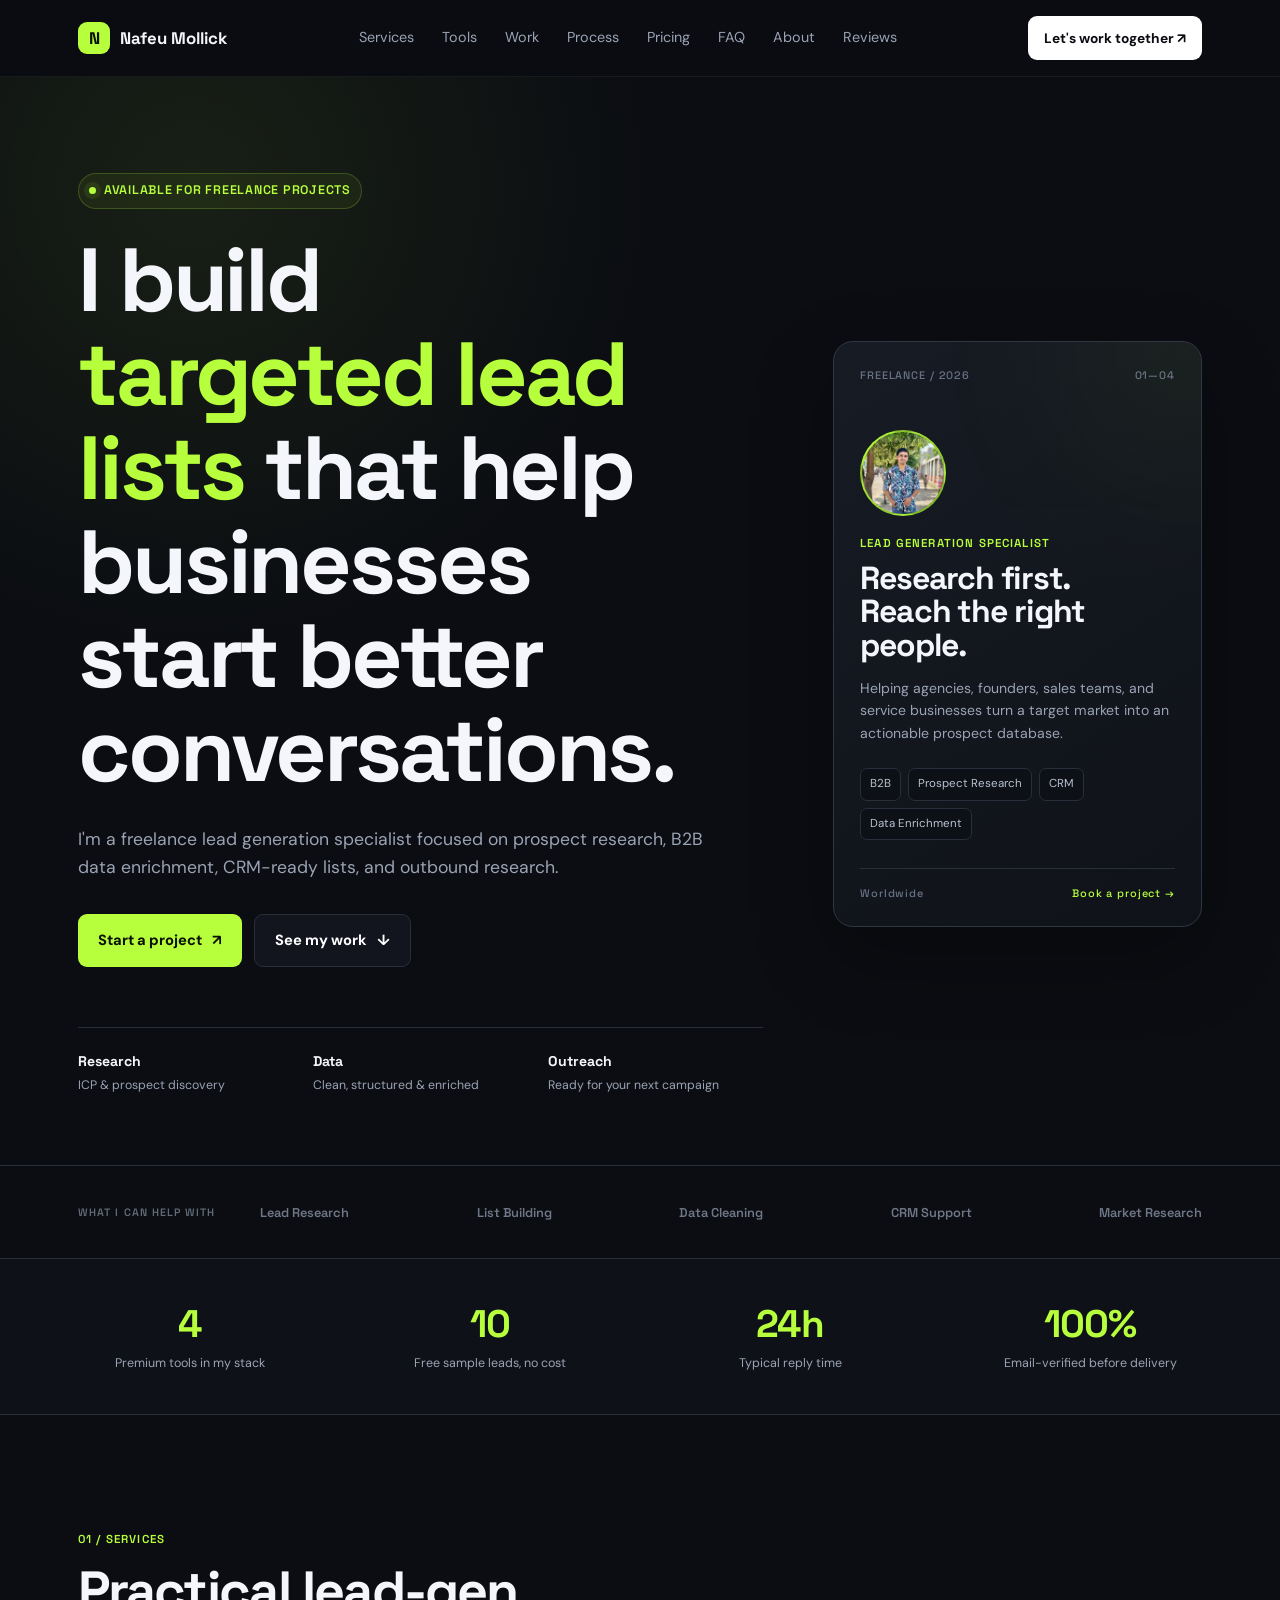
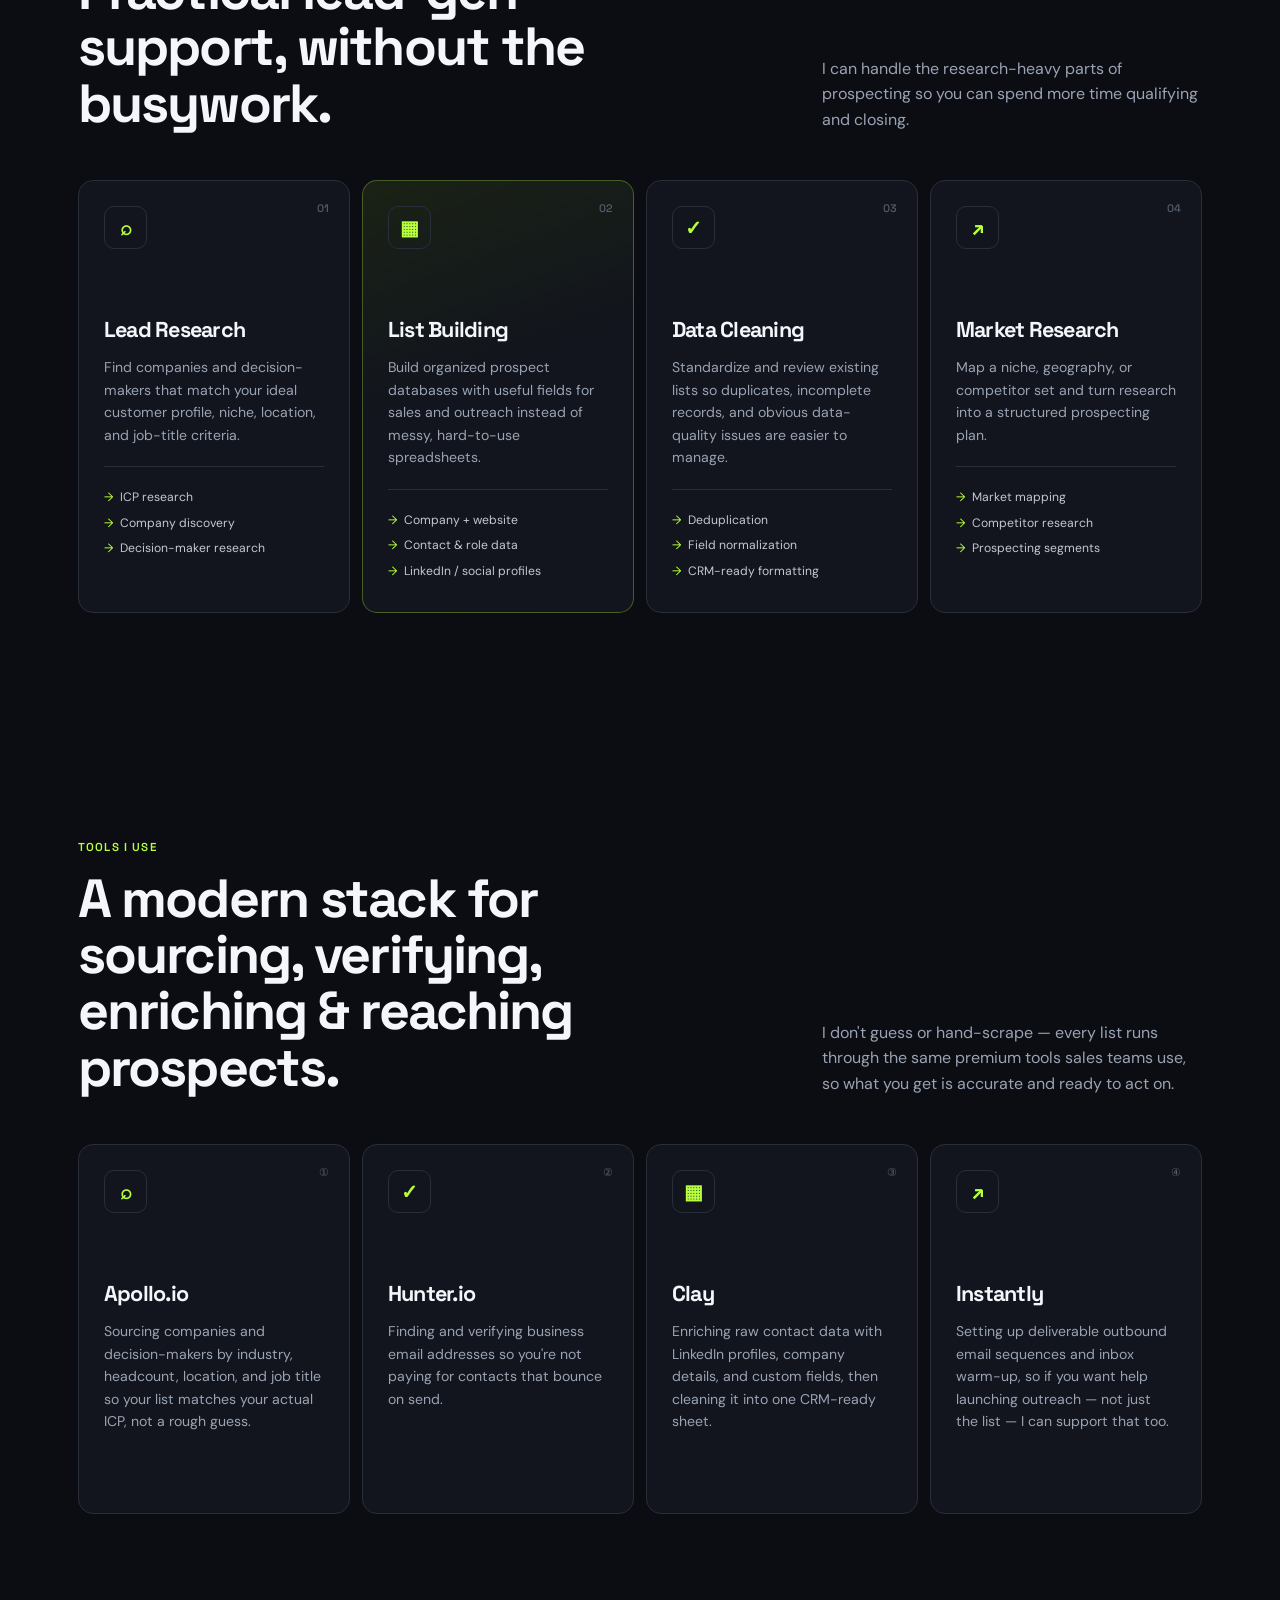
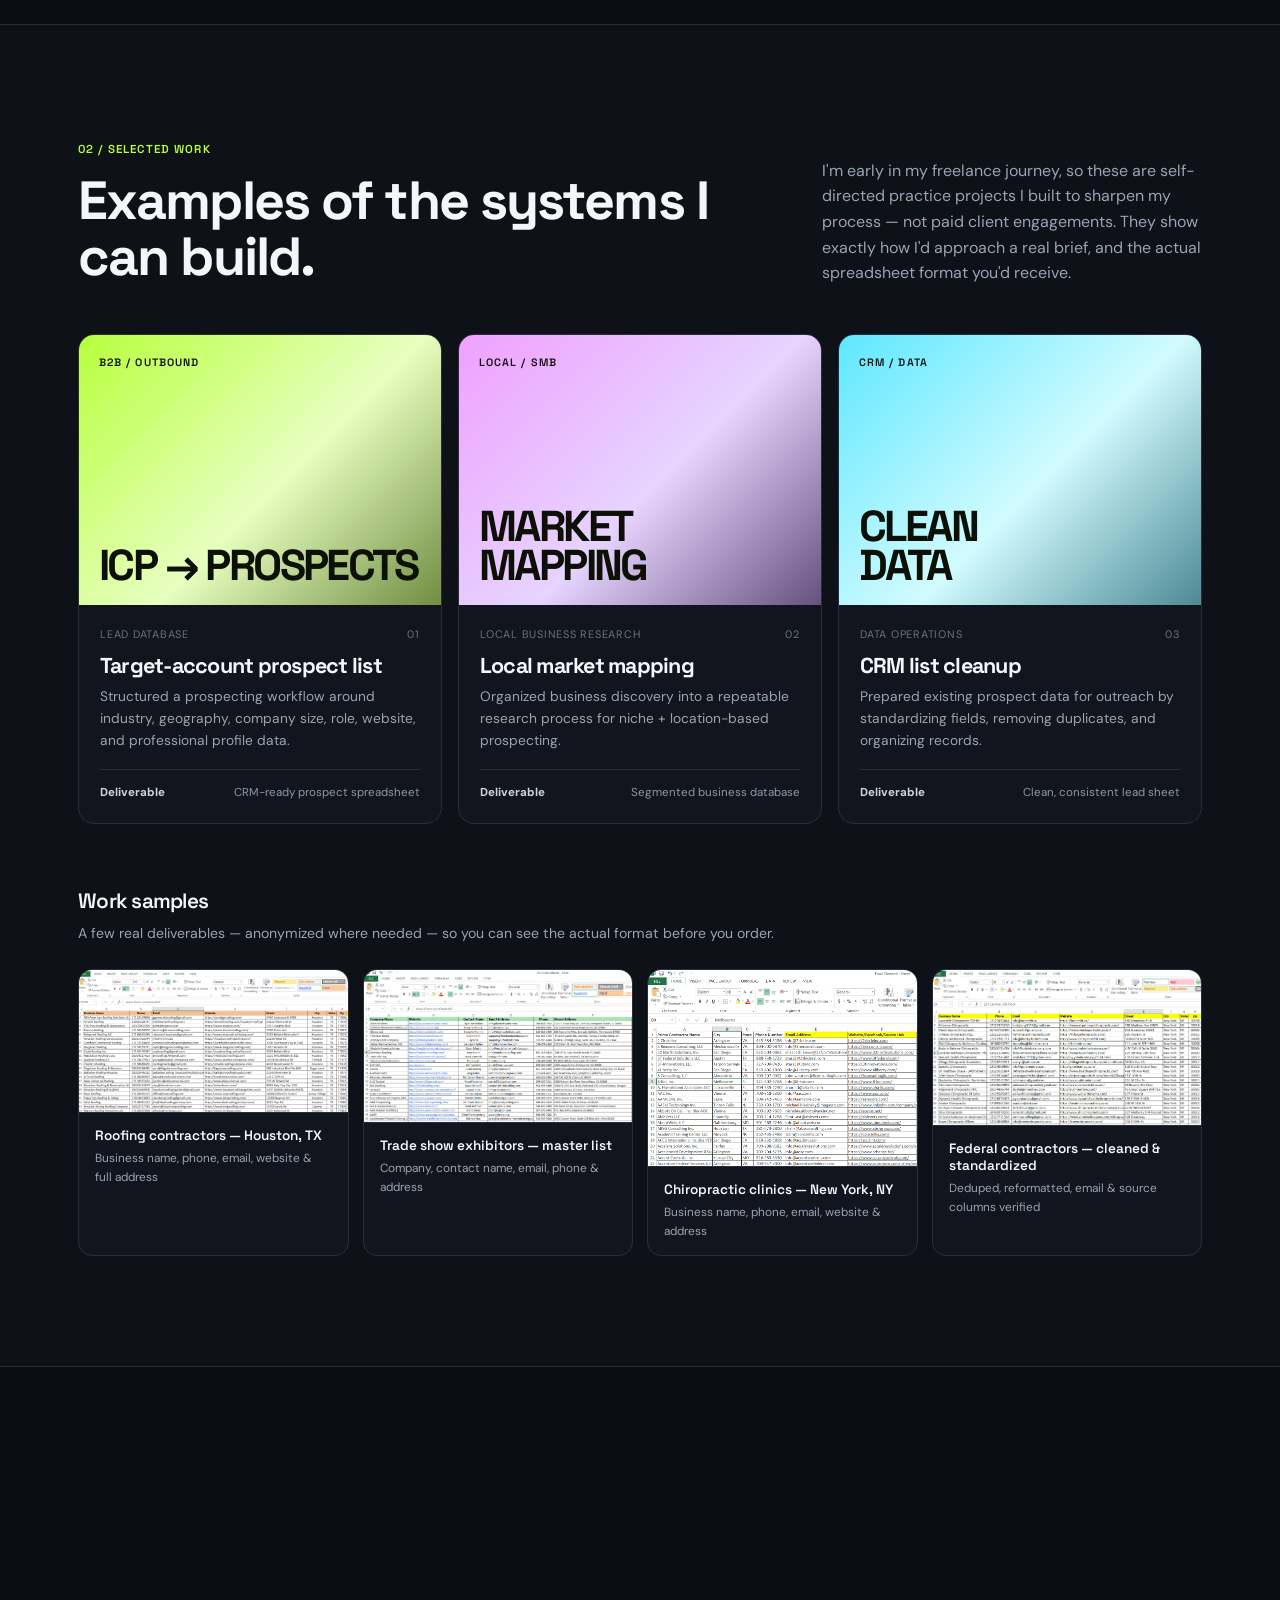
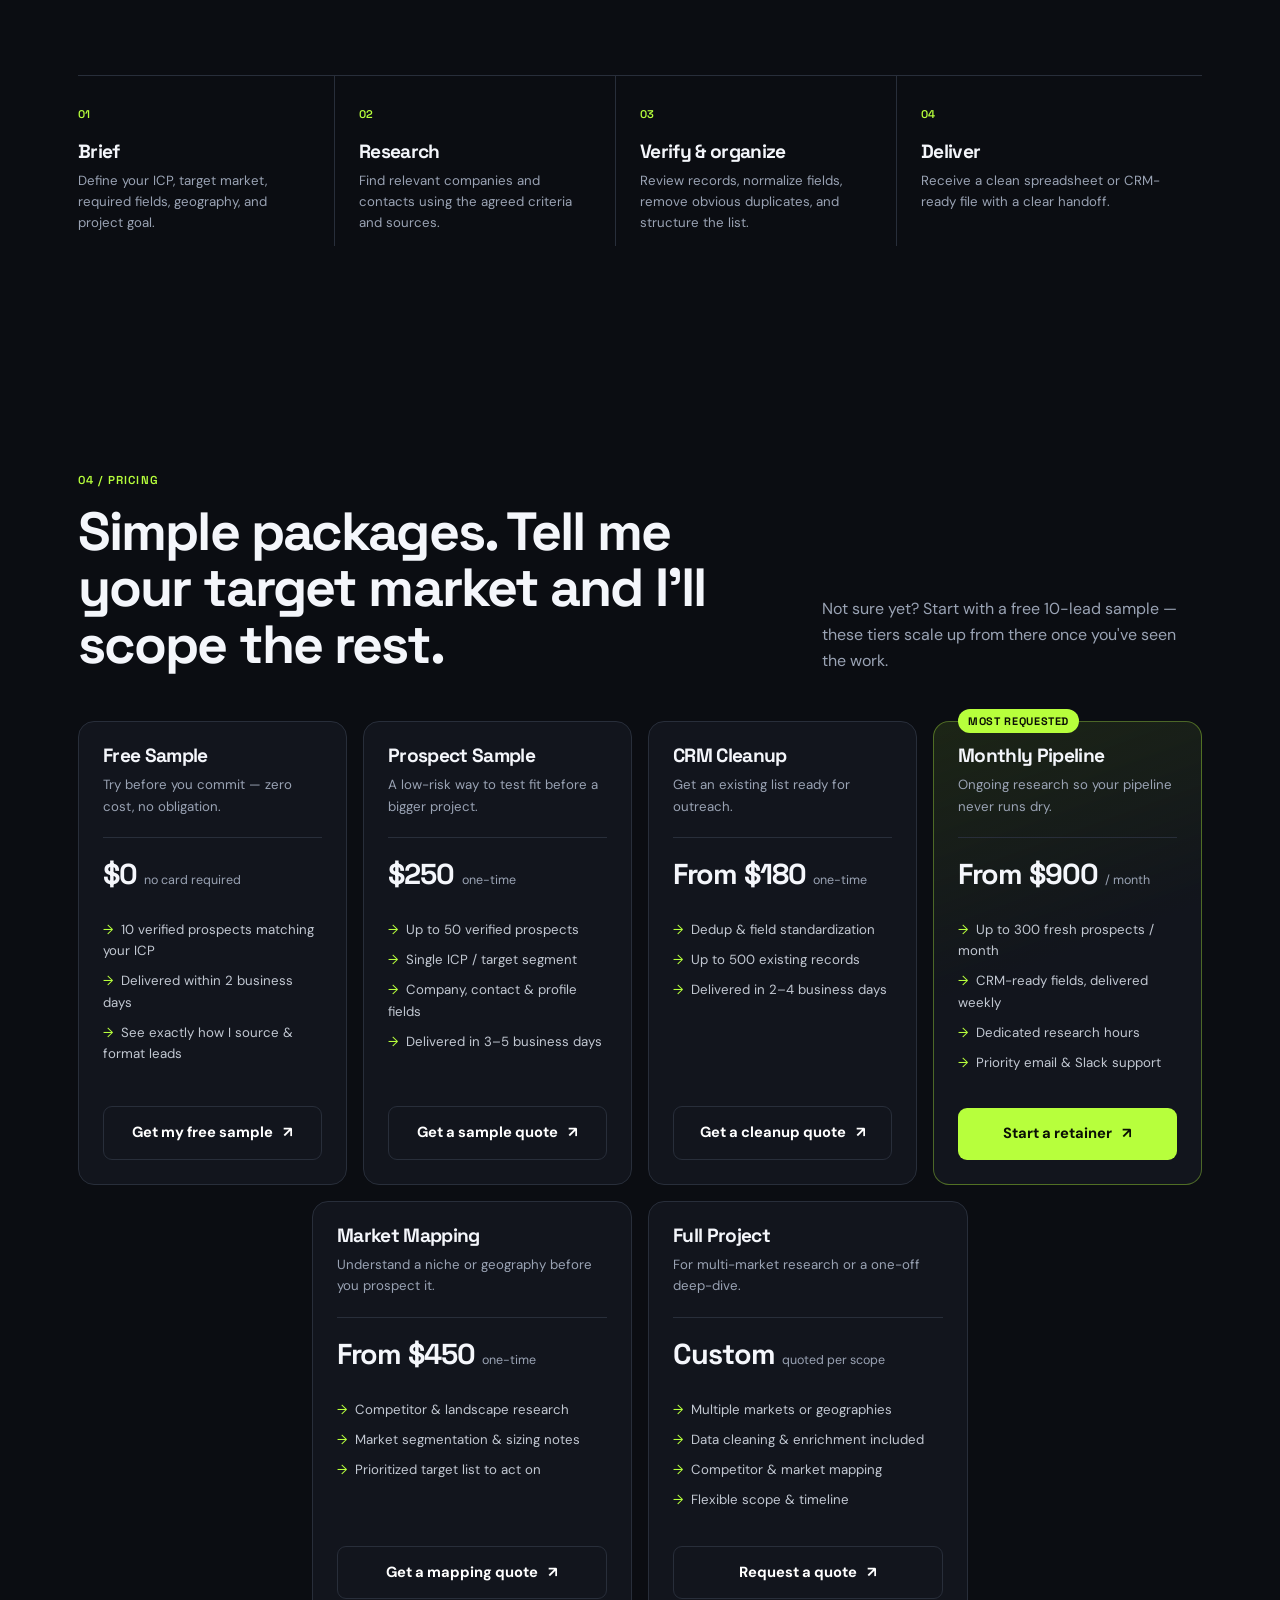
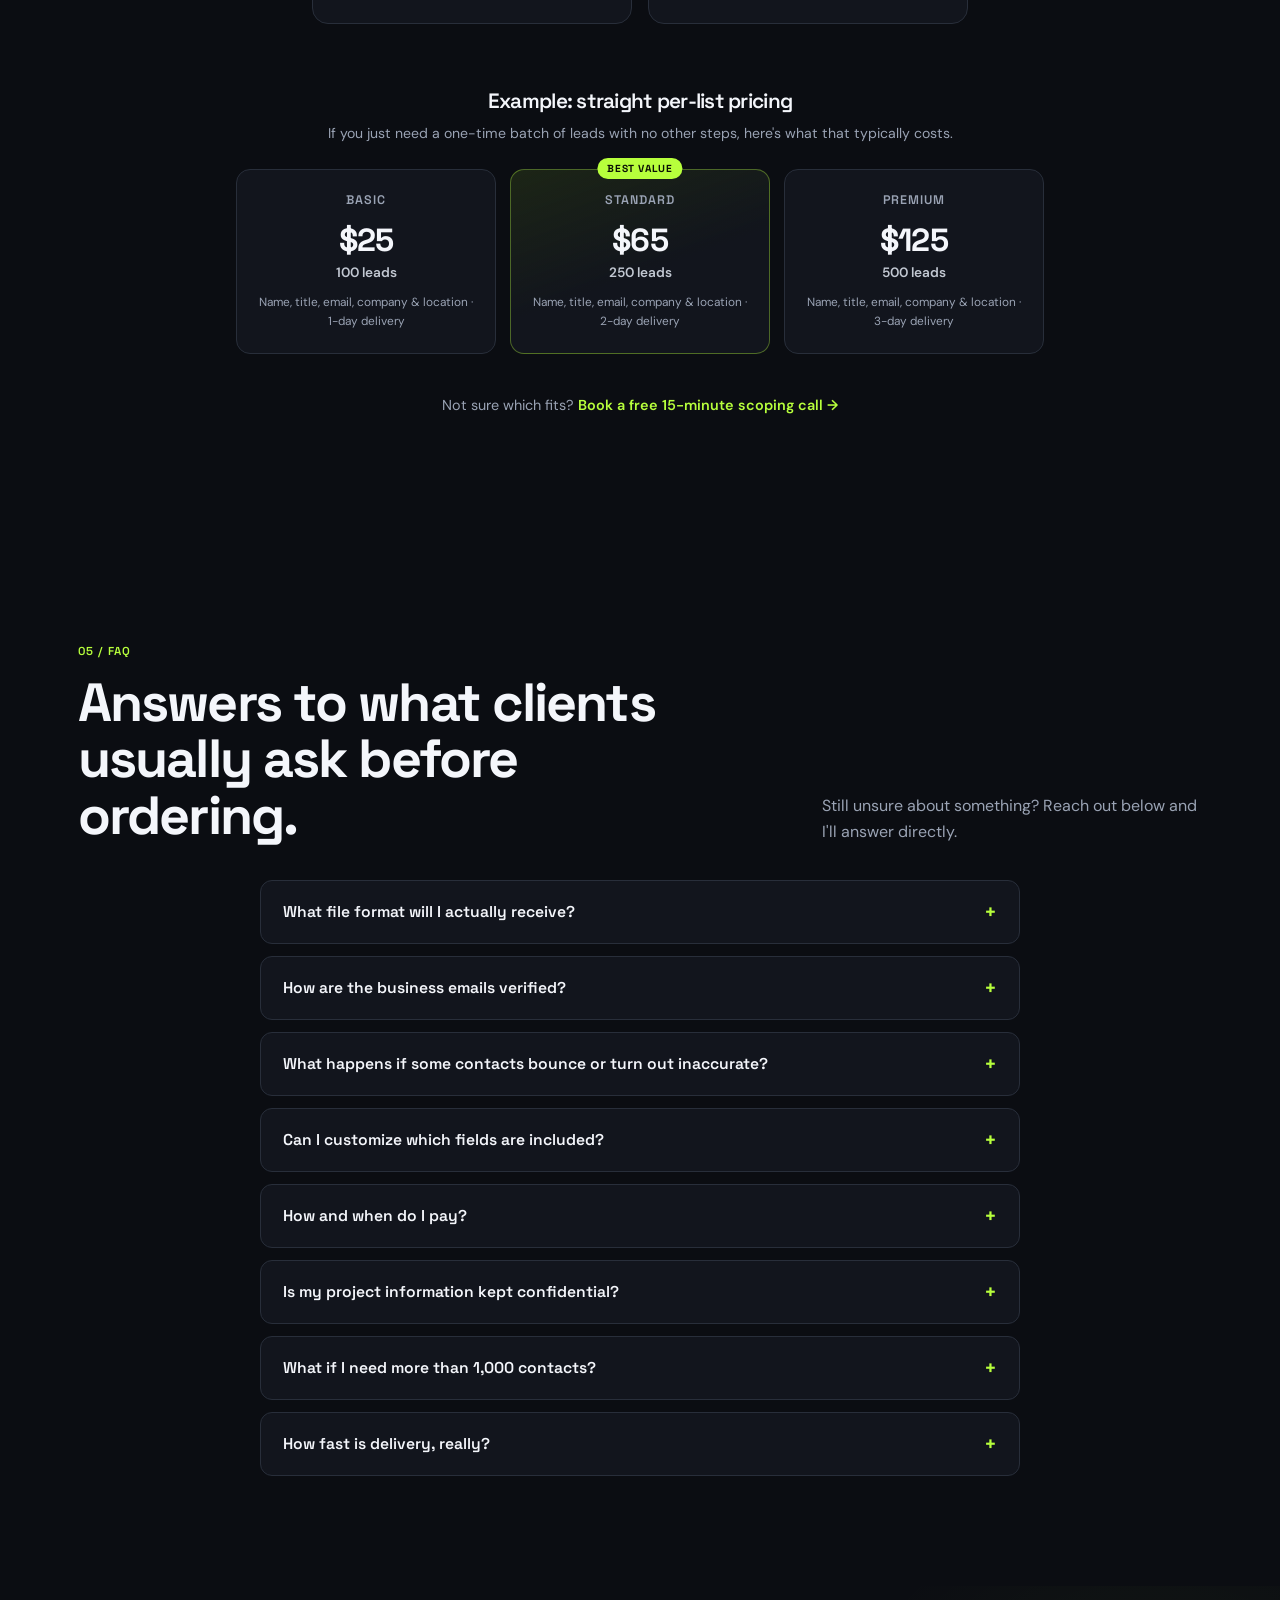
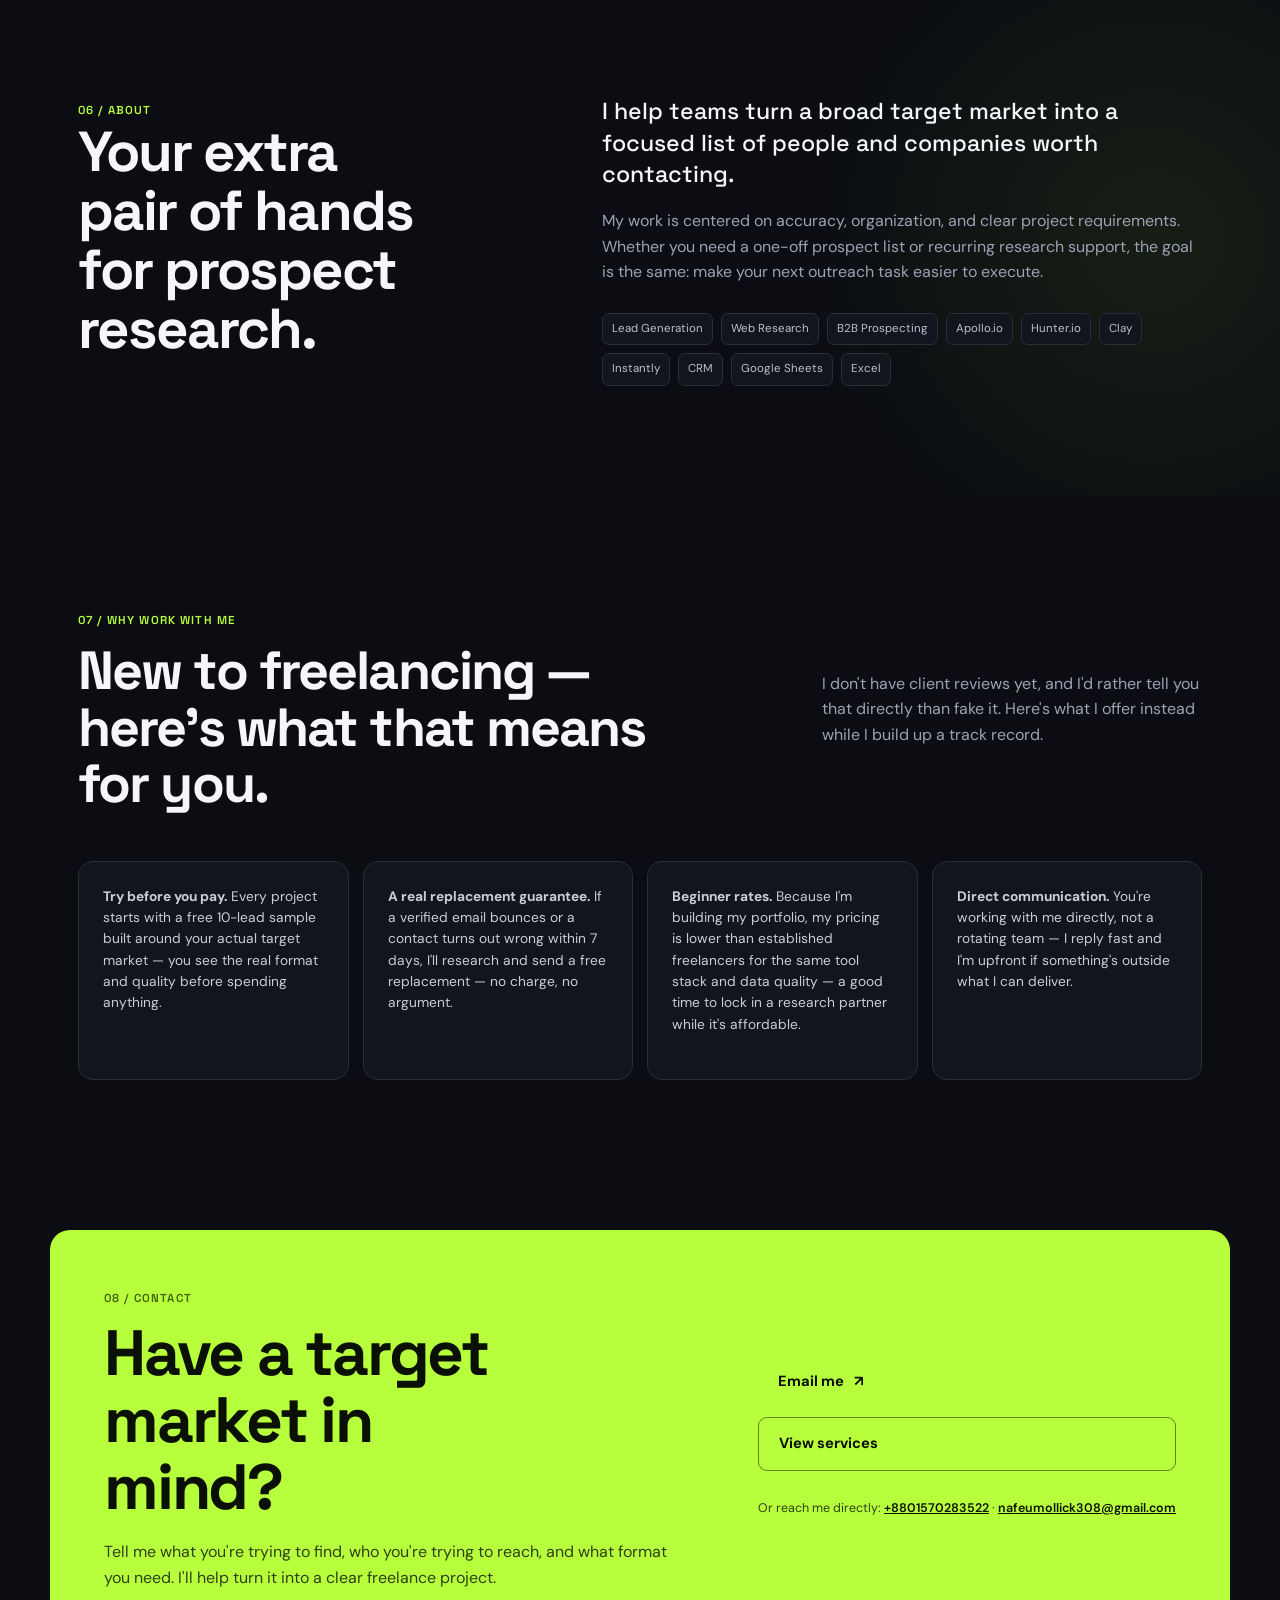
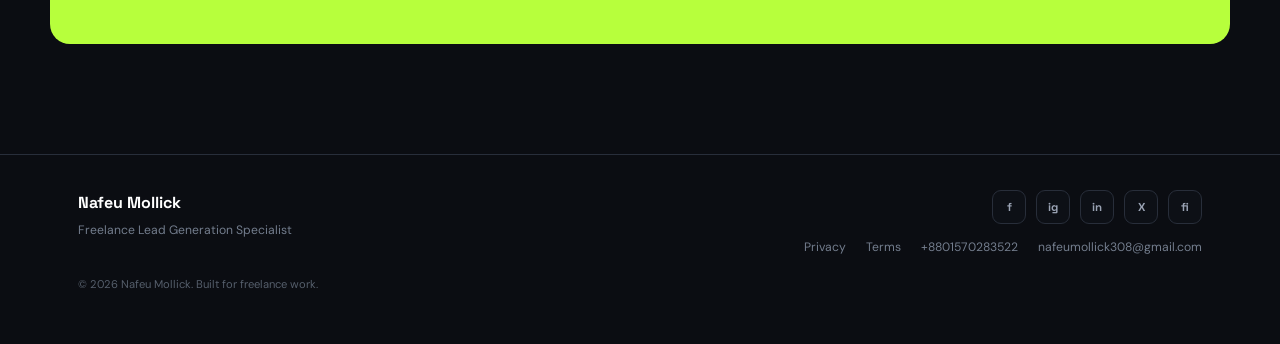
==== commit 0b2e4d09: "Update index.html" ====
--- a/index.html
+++ b/index.html
@@ -394,10 +394,10 @@
     <div><b>Nafeu Mollick</b><span>Freelance Lead Generation Specialist</span></div>
     <div class="footer-right">
       <div class="footer-social">
-        <a href="https://facebook.com/your-profile" target="_blank" rel="noopener" aria-label="Facebook">f</a>
-        <a href="https://instagram.com/your-profile" target="_blank" rel="noopener" aria-label="Instagram">ig</a>
+        <a href="https://facebook.com/profile.php?id=61594204624187" target="_blank" rel="noopener" aria-label="Facebook">f</a>
+        <a href="https://instagram.com/nafeumollick1/?hl=en" target="_blank" rel="noopener" aria-label="Instagram">ig</a>
         <a href="https://linkedin.com/in/your-profile" target="_blank" rel="noopener" aria-label="LinkedIn">in</a>
-        <a href="https://x.com/your-profile" target="_blank" rel="noopener" aria-label="X (Twitter)">X</a>
+        <a href="https://x.com/MollickNaf27341" target="_blank" rel="noopener" aria-label="X (Twitter)">X</a>
         <a href="https://fiverr.com/your-profile" target="_blank" rel="noopener" aria-label="Fiverr">fi</a>
       </div>
       <div class="footer-links"><a href="privacy.html">Privacy</a><a href="terms.html">Terms</a><a href="tel:+8801570283522">+8801570283522</a><a href="mailto:nafeumollick308@gmail.com">nafeumollick308@gmail.com</a></div>
